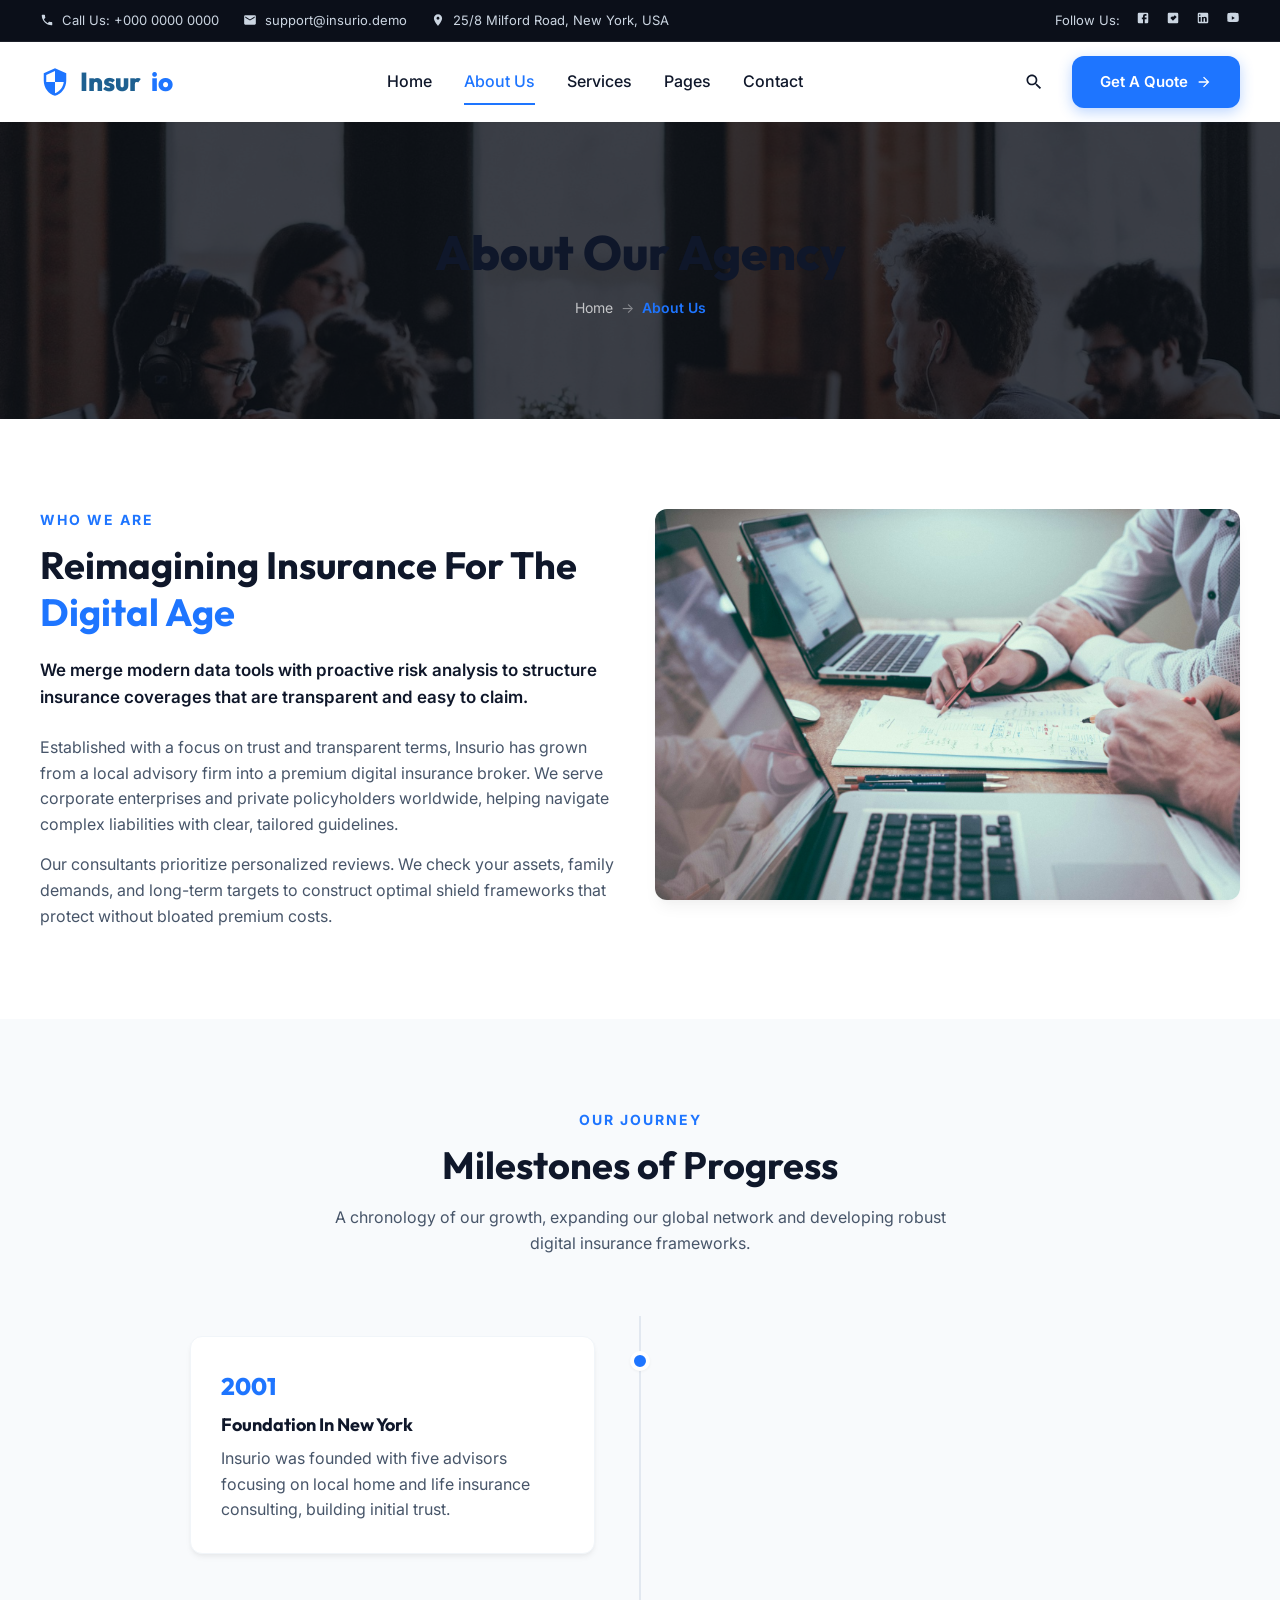
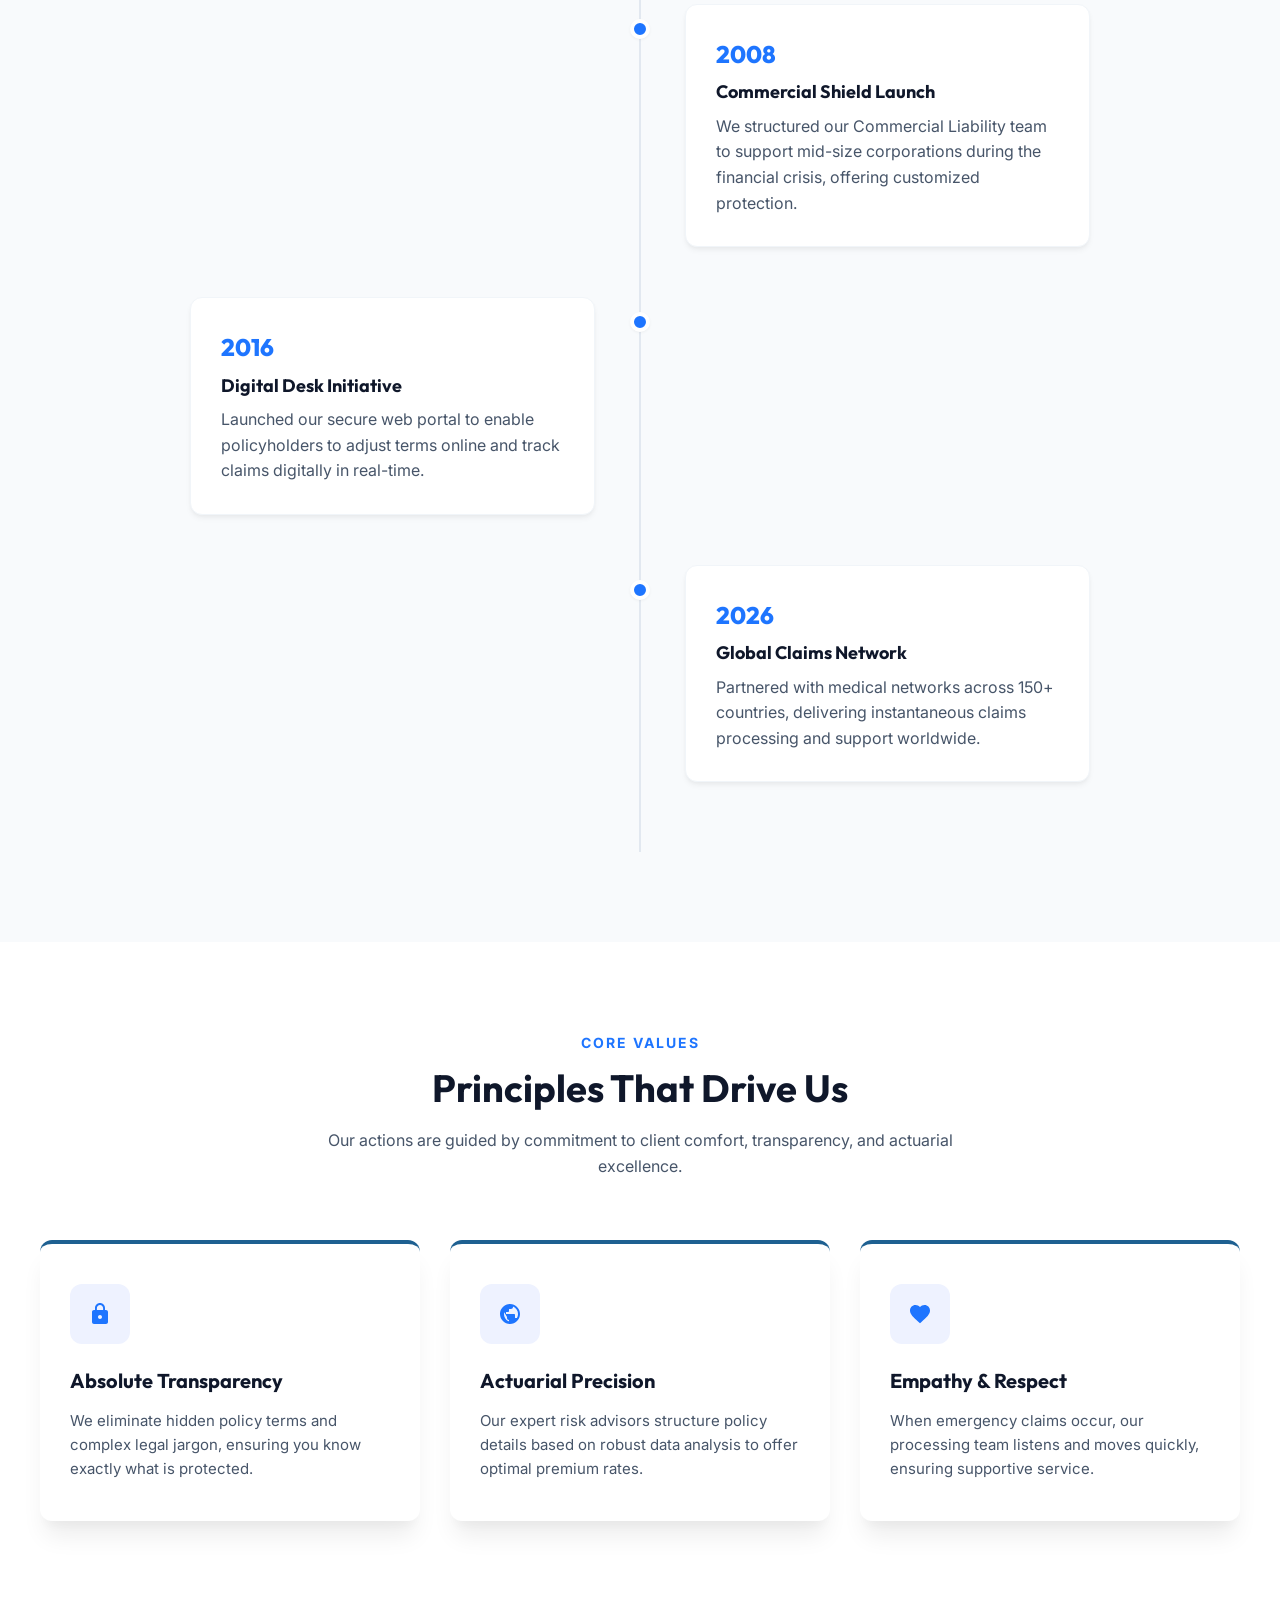
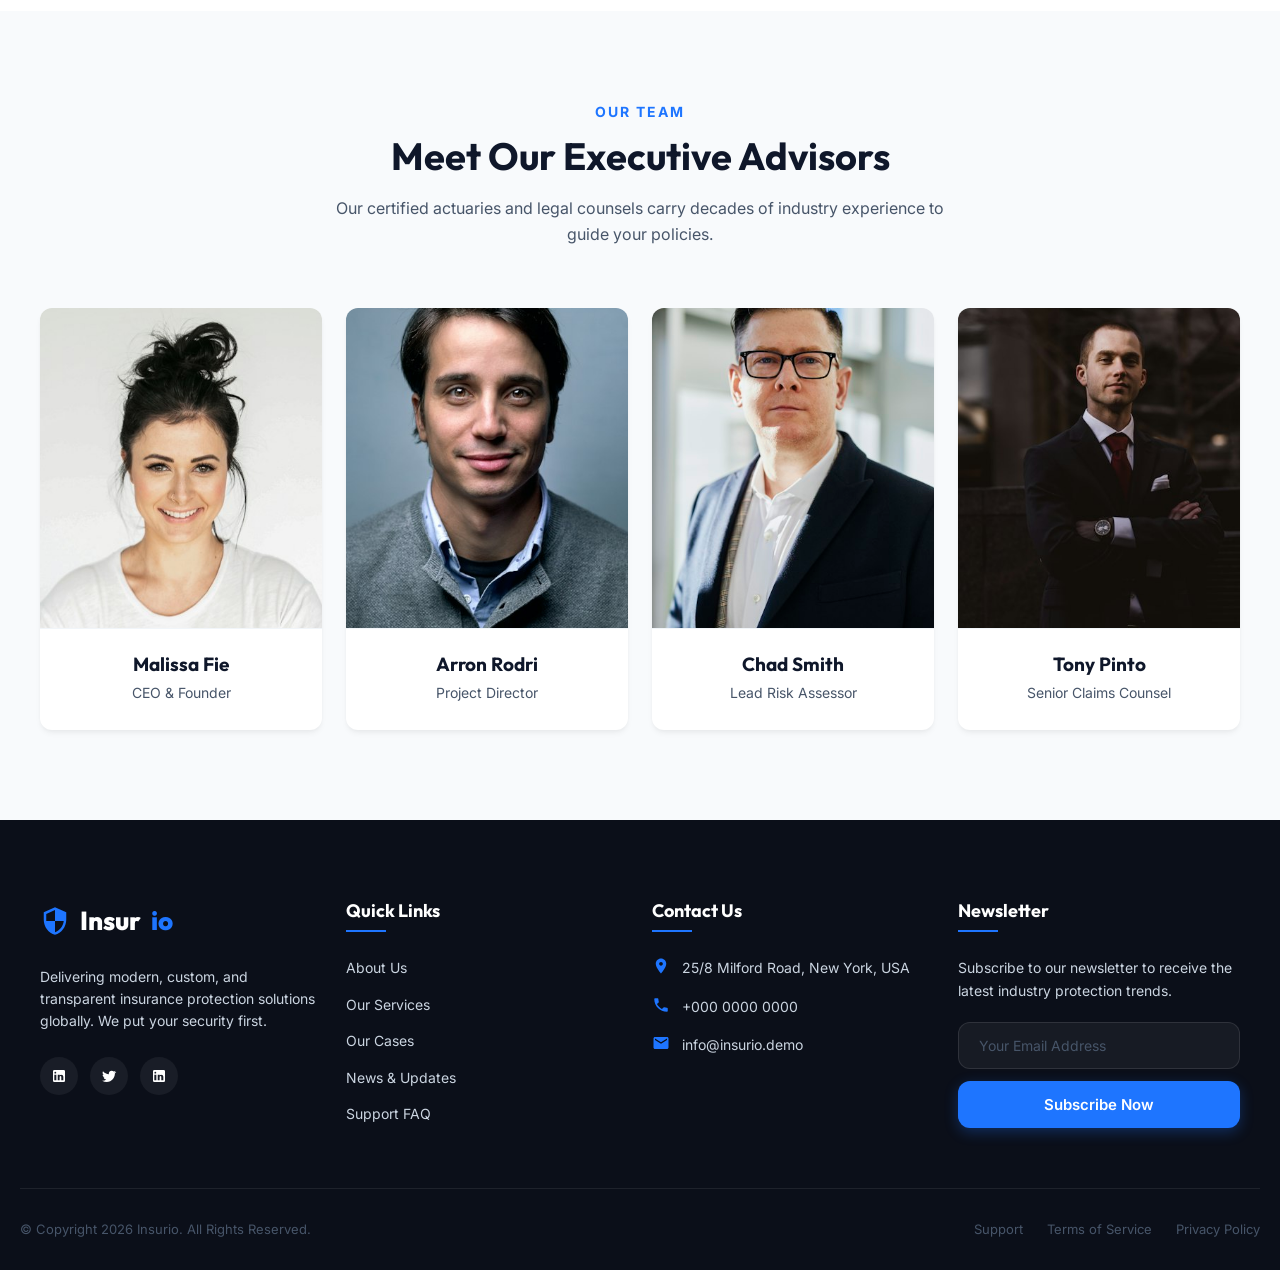
==== about.html @ 90ecc14f "Initial commit: Insurio insurance website" ====
<!DOCTYPE html>
<html lang="en">
<head>
  <meta charset="UTF-8">
  <meta name="viewport" content="width=device-width, initial-scale=1.0">
  <title>About Us | Insurio - Decades of Protection Excellence</title>
  <meta name="description" content="Learn about Insurio's mission, values, and 25-year history. Meet our executive team committed to delivering transparent security solutions.">
  <link rel="stylesheet" href="css/style.css">
</head>
<body>

  <!-- --- TOP HEADER BANNER --- -->
  <div class="top-header">
    <div class="container flex-between">
      <div class="top-header-contacts">
        <div class="top-header-contact-item">
          <!-- AI Prompt: Elegant minimalist corporate graphic vector icon -->
          <svg class="svg-icon" viewBox="0 0 24 24" style="width:14px;height:14px;"><path d="M6.62 10.79c1.44 2.83 3.76 5.14 6.59 6.59l2.2-2.2c.27-.27.67-.36 1.02-.24 1.12.37 2.33.57 3.57.57.55 0 1 .45 1 1V20c0 .55-.45 1-1 1-9.39 0-17-7.61-17-17 0-.55.45-1 1-1h3.5c.55 0 1 .45 1 1 0 1.25.2 2.45.57 3.57.11.35.03.74-.25 1.02l-2.2 2.2z"/></svg>
          <a href="tel:000-0000-0000">Call Us: +000 0000 0000</a>
        </div>
        <div class="top-header-contact-item">
          <!-- AI Prompt: Elegant minimalist corporate graphic vector icon -->
          <svg class="svg-icon" viewBox="0 0 24 24" style="width:14px;height:14px;"><path d="M20 4H4c-1.1 0-1.99.9-1.99 2L2 18c0 1.1.9 2 2 2h16c1.1 0 2-.9 2-2V6c0-1.1-.9-2-2-2zm0 4l-8 5-8-5V6l8 5 8-5v2z"/></svg>
          <a href="mailto:support@insurio.demo">support@insurio.demo</a>
        </div>
        <div class="top-header-contact-item">
          <!-- AI Prompt: Elegant minimalist corporate graphic vector icon -->
          <svg class="svg-icon" viewBox="0 0 24 24" style="width:14px;height:14px;"><path d="M12 2C8.13 2 5 5.13 5 9c0 5.25 7 13 7 13s7-7.75 7-13c0-3.87-3.13-7-7-7zm0 9.5c-1.38 0-2.5-1.12-2.5-2.5s1.12-2.5 2.5-2.5 2.5 1.12 2.5 2.5-1.12 2.5-2.5 2.5z"/></svg>
          <span>25/8 Milford Road, New York, USA</span>
        </div>
      </div>
      <div class="top-header-socials">
        <span>Follow Us:</span>
        <a href="#" aria-label="Facebook">
          <!-- AI Prompt: Elegant minimalist corporate graphic vector icon -->
          <svg class="svg-icon" viewBox="0 0 24 24" style="width:14px;height:14px;"><path d="M5 3h14a2 2 0 0 1 2 2v14a2 2 0 0 1-2 2H5a2 2 0 0 1-2-2V5a2 2 0 0 1 2-2m13 2h-2.5A3.5 3.5 0 0 0 12 8.5V11h-2v3h2v7h3v-7h3v-3h-3V9a1 1 0 0 1 1-1h2V5z"/></svg>
        </a>
        <a href="#" aria-label="Twitter">
          <!-- AI Prompt: Elegant minimalist corporate graphic vector icon -->
          <svg class="svg-icon" viewBox="0 0 24 24" style="width:14px;height:14px;"><path d="M5 3h14a2 2 0 0 1 2 2v14a2 2 0 0 1-2 2H5a2 2 0 0 1-2-2V5a2 2 0 0 1 2-2m10.12 4.12l-3.18 3.19-1.35-1.35-3.18 3.18 4.53 4.54 6.36-6.37-3.18-3.19z"/></svg>
        </a>
        <a href="#" aria-label="LinkedIn">
          <!-- AI Prompt: Elegant minimalist corporate graphic vector icon -->
          <svg class="svg-icon" viewBox="0 0 24 24" style="width:14px;height:14px;"><path d="M19 3a2 2 0 0 1 2 2v14a2 2 0 0 1-2 2H5a2 2 0 0 1-2-2V5a2 2 0 0 1 2-2h14m-.5 15.5v-5.3a3.26 3.26 0 0 0-3.26-3.26c-.85 0-1.84.52-2.32 1.3v-1.11h-2.8v8.37h2.8v-4.87c0-.26.05-.52.12-.7a1.54 1.54 0 0 1 1.4-1c.75 0 1 .56 1 1.4v5.17h2.8M6.5 8.37a1.37 1.37 0 1 0 0-2.75 1.37 1.37 0 0 0 0 2.75M8 18.5V10.1H5v8.4h3z"/></svg>
        </a>
        <a href="#" aria-label="YouTube">
          <!-- AI Prompt: Elegant minimalist corporate graphic vector icon -->
          <svg class="svg-icon" viewBox="0 0 24 24" style="width:14px;height:14px;"><path d="M10 15l5.19-3L10 9v6m11.56-7.83c.13.47.22 1.1.28 1.9.06.8.08 1.54.08 2.22v1.42c0 .68-.02 1.42-.08 2.22a10.8 10.8 0 0 1-.28 1.9 2.5 2.5 0 0 1-1.78 1.78c-.47.13-1.1.22-1.9.28-.8.06-1.54.08-2.22.08H8.42c-.68 0-1.42-.02-2.22-.08a10.8 10.8 0 0 1-1.9-.28A2.5 2.5 0 0 1 2.52 15c-.13-.47-.22-1.1-.28-1.9C2.18 12.3 2.16 11.56 2.16 10.88v-1.42c0-.68.02-1.42.08-2.22a10.8 10.8 0 0 1 .28-1.9 2.5 2.5 0 0 1 1.78-1.78c.47-.13 1.1-.22 1.9-.28.8-.06 1.54-.08 2.22-.08h7.16c.68 0 1.42.02 2.22.08a10.8 10.8 0 0 1 1.9.28 2.5 2.5 0 0 1 1.78 1.78z"/></svg>
        </a>
      </div>
    </div>
  </div>

  <!-- --- MAIN NAVIGATION --- -->
  <header class="main-header">
    <div class="container nav-container">
      <a href="index.html" class="logo">
        <!-- AI Prompt: Elegant minimalist corporate graphic vector icon -->
        <svg class="svg-icon" viewBox="0 0 24 24" style="width:30px;height:30px;color:var(--color-accent);"><path d="M12 1L3 5v6c0 5.55 3.84 10.74 9 12 5.16-1.26 9-6.45 9-12V5l-9-4zm0 10.99h7c-.53 4.12-3.28 7.79-7 8.94V12H5V6.3l7-3.11v8.8z"/></svg>
        Insur<span class="logo-accent">io</span>
      </a>
      
      <nav class="nav-menu">
        <div class="nav-item"><a href="index.html" class="nav-link">Home</a></div>
        <div class="nav-item"><a href="about.html" class="nav-link active">About Us</a></div>
        <div class="nav-item dropdown">
          <a href="services.html" class="nav-link">Services</a>
          <ul class="dropdown-menu">
            <li class="dropdown-item"><a href="services.html">All Services</a></li>
            <li class="dropdown-item"><a href="service-detail.html">Health & Wellness</a></li>
          </ul>
        </div>
        <div class="nav-item dropdown">
          <a href="#" class="nav-link">Pages</a>
          <ul class="dropdown-menu">
            <li class="dropdown-item"><a href="portfolio.html">Our Portfolio</a></li>
            <li class="dropdown-item"><a href="portfolio-detail.html">Portfolio Detail</a></li>
            <li class="dropdown-item"><a href="blog.html">News & Blog</a></li>
            <li class="dropdown-item"><a href="blog-detail.html">Blog Detail</a></li>
          </ul>
        </div>
        <div class="nav-item"><a href="contact.html" class="nav-link">Contact</a></div>
      </nav>

      <div class="header-right">
        <button class="search-btn" aria-label="Search">
          <!-- AI Prompt: Elegant minimalist corporate graphic vector icon -->
          <svg class="svg-icon" viewBox="0 0 24 24" style="width:20px;height:20px;"><path d="M15.5 14h-.79l-.28-.27C15.41 12.59 16 11.11 16 9.5 16 5.91 13.09 3 9.5 3S3 5.91 3 9.5 5.91 16 9.5 16c1.61 0 3.09-.59 4.23-1.57l.27.28v.79l5 4.99L20.49 19l-4.99-5zm-6 0C7.01 14 5 11.99 5 9.5S7.01 5 9.5 5 14 7.01 14 9.5 11.99 14 9.5 14z"/></svg>
        </button>
        <a href="contact.html" class="btn btn-primary">
          Get A Quote
          <!-- AI Prompt: Elegant minimalist corporate graphic vector icon -->
          <svg class="svg-icon" viewBox="0 0 24 24" style="width:16px;height:16px;"><path d="M12 4l-1.41 1.41L16.17 11H4v2h12.17l-5.58 5.59L12 20l8-8z"/></svg>
        </a>
        <div class="hamburger">
          <span></span>
          <span></span>
          <span></span>
        </div>
      </div>
    </div>
  </header>

  <!-- --- PAGE BANNER --- -->
  <section class="page-banner">
    <div class="page-banner-bg">
      <!-- AI Prompt: Blurred view of creative agency design studio in background, soft navy overlay -->
      <img src="images/photo-1521737604893-d14cc237f11d.jpg" alt="About Insurio Banner">
    </div>
    <div class="container page-banner-container">
      <h1 class="page-title">About Our Agency</h1>
      <div class="breadcrumb">
        <a href="index.html" class="breadcrumb-item">Home</a>
        <span class="breadcrumb-separator">&rarr;</span>
        <span class="breadcrumb-item active">About Us</span>
      </div>
    </div>
  </section>

  <!-- --- BRAND INTRO --- -->
  <section class="section">
    <div class="container grid-2">
      <div>
        <span class="section-subtitle">Who We Are</span>
        <h2 class="section-title">Reimagining Insurance For The <span>Digital Age</span></h2>
        <p class="about-desc-accent" style="margin-top: 20px;">We merge modern data tools with proactive risk analysis to structure insurance coverages that are transparent and easy to claim.</p>
        <p class="section-desc">Established with a focus on trust and transparent terms, Insurio has grown from a local advisory firm into a premium digital insurance broker. We serve corporate enterprises and private policyholders worldwide, helping navigate complex liabilities with clear, tailored guidelines.</p>
        <p class="section-desc" style="margin-top: 15px;">Our consultants prioritize personalized reviews. We check your assets, family demands, and long-term targets to construct optimal shield frameworks that protect without bloated premium costs.</p>
      </div>
      <div>
        <!-- AI Prompt: Close up of professional advisors pointing to paper statistics documents in office, high fidelity -->
        <img src="images/photo-1454165804606-c3d57bc86b40.jpg" alt="Team Discussion" style="border-radius: var(--border-radius-md); box-shadow: var(--shadow-lg); width: 100%;">
      </div>
    </div>
  </section>

  <!-- --- HISTORY TIMELINE --- -->
  <section class="section section-light">
    <div class="container">
      <div class="section-header">
        <span class="section-subtitle">Our Journey</span>
        <h2 class="section-title">Milestones of Progress</h2>
        <p class="section-desc">A chronology of our growth, expanding our global network and developing robust digital insurance frameworks.</p>
      </div>

      <div class="timeline-container">
        <!-- Milestone 1 -->
        <div class="timeline-block">
          <div class="timeline-icon"></div>
          <div class="timeline-content">
            <span class="timeline-year">2001</span>
            <h3 class="timeline-title">Foundation In New York</h3>
            <p class="section-desc">Insurio was founded with five advisors focusing on local home and life insurance consulting, building initial trust.</p>
          </div>
        </div>

        <!-- Milestone 2 -->
        <div class="timeline-block">
          <div class="timeline-icon"></div>
          <div class="timeline-content">
            <span class="timeline-year">2008</span>
            <h3 class="timeline-title">Commercial Shield Launch</h3>
            <p class="section-desc">We structured our Commercial Liability team to support mid-size corporations during the financial crisis, offering customized protection.</p>
          </div>
        </div>

        <!-- Milestone 3 -->
        <div class="timeline-block">
          <div class="timeline-icon"></div>
          <div class="timeline-content">
            <span class="timeline-year">2016</span>
            <h3 class="timeline-title">Digital Desk Initiative</h3>
            <p class="section-desc">Launched our secure web portal to enable policyholders to adjust terms online and track claims digitally in real-time.</p>
          </div>
        </div>

        <!-- Milestone 4 -->
        <div class="timeline-block">
          <div class="timeline-icon"></div>
          <div class="timeline-content">
            <span class="timeline-year">2026</span>
            <h3 class="timeline-title">Global Claims Network</h3>
            <p class="section-desc">Partnered with medical networks across 150+ countries, delivering instantaneous claims processing and support worldwide.</p>
          </div>
        </div>
      </div>
    </div>
  </section>

  <!-- --- VALUES SECTION --- -->
  <section class="section">
    <div class="container">
      <div class="section-header">
        <span class="section-subtitle">Core Values</span>
        <h2 class="section-title">Principles That Drive Us</h2>
        <p class="section-desc">Our actions are guided by commitment to client comfort, transparency, and actuarial excellence.</p>
      </div>

      <div class="grid-3">
        <!-- Value 1 -->
        <div class="feature-card">
          <div class="feature-icon-wrapper">
            <!-- AI Prompt: Blue shield lock icon representing Integrity -->
            <svg class="svg-icon" viewBox="0 0 24 24"><path d="M18 8h-1V6c0-2.76-2.24-5-5-5S7 3.24 7 6v2H6c-1.1 0-2 .9-2 2v10c0 1.1.9 2 2 2h12c1.1 0 2-.9 2-2V10c0-1.1-.9-2-2-2zm-6 9c-1.1 0-2-.9-2-2s.9-2 2-2 2 .9 2 2-.9 2-2 2zm3.1-9H8.9V6c0-1.71 1.39-3.1 3.1-3.1 1.71 0 3.1 1.39 3.1 3.1v2z"/></svg>
          </div>
          <h3 class="feature-title">Absolute Transparency</h3>
          <p class="feature-desc">We eliminate hidden policy terms and complex legal jargon, ensuring you know exactly what is protected.</p>
        </div>

        <!-- Value 2 -->
        <div class="feature-card">
          <div class="feature-icon-wrapper">
            <!-- AI Prompt: Blue target arrow icon representing Actuarial Precision -->
            <svg class="svg-icon" viewBox="0 0 24 24"><path d="M12 2C6.48 2 2 6.48 2 12s4.48 10 10 10 10-4.48 10-10S17.52 2 12 2zm1 17.93c-3.95-.49-7-3.85-7-7.93 0-.62.08-1.21.21-1.79L9 15v1c0 1.1.9 2 2 2v1.93zm6.9-2.54c-.26-.81-1-1.39-1.9-1.39h-1v-3c0-.55-.45-1-1-1H8v-2h2c.55 0 1-.45 1-1V7h2c1.1 0 2-.9 2-2v-.41c2.93 1.19 5 4.06 5 7.41 0 2.08-.8 3.97-2.1 5.39z"/></svg>
          </div>
          <h3 class="feature-title">Actuarial Precision</h3>
          <p class="feature-desc">Our expert risk advisors structure policy details based on robust data analysis to offer optimal premium rates.</p>
        </div>

        <!-- Value 3 -->
        <div class="feature-card">
          <div class="feature-icon-wrapper">
            <!-- AI Prompt: Blue hands holding heart icon representing Customer Focus -->
            <svg class="svg-icon" viewBox="0 0 24 24"><path d="M12 21.35l-1.45-1.32C5.4 15.36 2 12.28 2 8.5 2 5.42 4.42 3 7.5 3c1.74 0 3.41.81 4.5 2.09C13.09 3.81 14.76 3 16.5 3 19.58 3 22 5.42 22 8.5c0 3.78-3.4 6.86-8.55 11.54L12 21.35z"/></svg>
          </div>
          <h3 class="feature-title">Empathy & Respect</h3>
          <p class="feature-desc">When emergency claims occur, our processing team listens and moves quickly, ensuring supportive service.</p>
        </div>
      </div>
    </div>
  </section>

  <!-- --- MEET OUR EXPERTS --- -->
  <section class="section section-light" id="team">
    <div class="container">
      <div class="section-header">
        <span class="section-subtitle">Our Team</span>
        <h2 class="section-title">Meet Our Executive Advisors</h2>
        <p class="section-desc">Our certified actuaries and legal counsels carry decades of industry experience to guide your policies.</p>
      </div>

      <div class="grid-4 team-grid">
        <!-- Team 1 -->
        <div class="team-card">
          <div class="team-image">
            <!-- AI Prompt: High resolution professional theme-matching Unsplash photograph -->
            <img src="images/photo-1580489944761-15a19d654956.jpg" alt="Malissa Fie">
            <div class="team-socials">
              <!-- AI Prompt: Facebook social brand networking icon graphic -->
              <a href="#" class="team-socials-btn" aria-label="Facebook"><svg class="svg-icon" viewBox="0 0 24 24" style="width:14px;height:14px;"><path d="M5 3h14a2 2 0 0 1 2 2v14a2 2 0 0 1-2 2H5a2 2 0 0 1-2-2V5a2 2 0 0 1 2-2m13 2h-2.5A3.5 3.5 0 0 0 12 8.5V11h-2v3h2v7h3v-7h3v-3h-3V9a1 1 0 0 1 1-1h2V5z"/></svg></a>
              <!-- AI Prompt: Twitter social brand microblogging icon graphic -->
              <a href="#" class="team-socials-btn" aria-label="Twitter"><svg class="svg-icon" viewBox="0 0 24 24" style="width:14px;height:14px;"><path d="M5 3h14a2 2 0 0 1 2 2v14a2 2 0 0 1-2 2H5a2 2 0 0 1-2-2V5a2 2 0 0 1 2-2m10.12 4.12l-3.18 3.19-1.35-1.35-3.18 3.18 4.53 4.54 6.36-6.37-3.18-3.19z"/></svg></a>
              <!-- AI Prompt: LinkedIn professional networking brand icon graphic -->
              <a href="#" class="team-socials-btn" aria-label="LinkedIn"><svg class="svg-icon" viewBox="0 0 24 24" style="width:14px;height:14px;"><path d="M19 3a2 2 0 0 1 2 2v14a2 2 0 0 1-2 2H5a2 2 0 0 1-2-2V5a2 2 0 0 1 2-2h14m-.5 15.5v-5.3a3.26 3.26 0 0 0-3.26-3.26c-.85 0-1.84.52-2.32 1.3v-1.11h-2.8v8.37h2.8v-4.87c0-.26.05-.52.12-.7a1.54 1.54 0 0 1 1.4-1c.75 0 1 .56 1 1.4v5.17h2.8M6.5 8.37a1.37 1.37 0 1 0 0-2.75 1.37 1.37 0 0 0 0 2.75M8 18.5V10.1H5v8.4h3z"/></svg></a>
            </div>
          </div>
          <div class="team-info">
            <h3 class="team-name">Malissa Fie</h3>
            <span class="team-role">CEO & Founder</span>
          </div>
        </div>

        <!-- Team 2 -->
        <div class="team-card">
          <div class="team-image">
            <!-- AI Prompt: High resolution professional theme-matching Unsplash photograph -->
            <img src="images/photo-1500648767791-00dcc994a43e.jpg" alt="Arron Rodri">
            <div class="team-socials">
              <!-- AI Prompt: Facebook social brand networking icon graphic -->
              <a href="#" class="team-socials-btn" aria-label="Facebook"><svg class="svg-icon" viewBox="0 0 24 24" style="width:14px;height:14px;"><path d="M5 3h14a2 2 0 0 1 2 2v14a2 2 0 0 1-2 2H5a2 2 0 0 1-2-2V5a2 2 0 0 1 2-2m13 2h-2.5A3.5 3.5 0 0 0 12 8.5V11h-2v3h2v7h3v-7h3v-3h-3V9a1 1 0 0 1 1-1h2V5z"/></svg></a>
              <!-- AI Prompt: Twitter social brand microblogging icon graphic -->
              <a href="#" class="team-socials-btn" aria-label="Twitter"><svg class="svg-icon" viewBox="0 0 24 24" style="width:14px;height:14px;"><path d="M5 3h14a2 2 0 0 1 2 2v14a2 2 0 0 1-2 2H5a2 2 0 0 1-2-2V5a2 2 0 0 1 2-2m10.12 4.12l-3.18 3.19-1.35-1.35-3.18 3.18 4.53 4.54 6.36-6.37-3.18-3.19z"/></svg></a>
              <!-- AI Prompt: LinkedIn professional networking brand icon graphic -->
              <a href="#" class="team-socials-btn" aria-label="LinkedIn"><svg class="svg-icon" viewBox="0 0 24 24" style="width:14px;height:14px;"><path d="M19 3a2 2 0 0 1 2 2v14a2 2 0 0 1-2 2H5a2 2 0 0 1-2-2V5a2 2 0 0 1 2-2h14m-.5 15.5v-5.3a3.26 3.26 0 0 0-3.26-3.26c-.85 0-1.84.52-2.32 1.3v-1.11h-2.8v8.37h2.8v-4.87c0-.26.05-.52.12-.7a1.54 1.54 0 0 1 1.4-1c.75 0 1 .56 1 1.4v5.17h2.8M6.5 8.37a1.37 1.37 0 1 0 0-2.75 1.37 1.37 0 0 0 0 2.75M8 18.5V10.1H5v8.4h3z"/></svg></a>
            </div>
          </div>
          <div class="team-info">
            <h3 class="team-name">Arron Rodri</h3>
            <span class="team-role">Project Director</span>
          </div>
        </div>

        <!-- Team 3 -->
        <div class="team-card">
          <div class="team-image">
            <!-- AI Prompt: High resolution professional theme-matching Unsplash photograph -->
            <img src="images/photo-1560250097-0b93528c311a.jpg" alt="Chad Smith">
            <div class="team-socials">
              <!-- AI Prompt: Facebook social brand networking icon graphic -->
              <a href="#" class="team-socials-btn" aria-label="Facebook"><svg class="svg-icon" viewBox="0 0 24 24" style="width:14px;height:14px;"><path d="M5 3h14a2 2 0 0 1 2 2v14a2 2 0 0 1-2 2H5a2 2 0 0 1-2-2V5a2 2 0 0 1 2-2m13 2h-2.5A3.5 3.5 0 0 0 12 8.5V11h-2v3h2v7h3v-7h3v-3h-3V9a1 1 0 0 1 1-1h2V5z"/></svg></a>
              <!-- AI Prompt: Twitter social brand microblogging icon graphic -->
              <a href="#" class="team-socials-btn" aria-label="Twitter"><svg class="svg-icon" viewBox="0 0 24 24" style="width:14px;height:14px;"><path d="M5 3h14a2 2 0 0 1 2 2v14a2 2 0 0 1-2 2H5a2 2 0 0 1-2-2V5a2 2 0 0 1 2-2m10.12 4.12l-3.18 3.19-1.35-1.35-3.18 3.18 4.53 4.54 6.36-6.37-3.18-3.19z"/></svg></a>
              <!-- AI Prompt: LinkedIn professional networking brand icon graphic -->
              <a href="#" class="team-socials-btn" aria-label="LinkedIn"><svg class="svg-icon" viewBox="0 0 24 24" style="width:14px;height:14px;"><path d="M19 3a2 2 0 0 1 2 2v14a2 2 0 0 1-2 2H5a2 2 0 0 1-2-2V5a2 2 0 0 1 2-2h14m-.5 15.5v-5.3a3.26 3.26 0 0 0-3.26-3.26c-.85 0-1.84.52-2.32 1.3v-1.11h-2.8v8.37h2.8v-4.87c0-.26.05-.52.12-.7a1.54 1.54 0 0 1 1.4-1c.75 0 1 .56 1 1.4v5.17h2.8M6.5 8.37a1.37 1.37 0 1 0 0-2.75 1.37 1.37 0 0 0 0 2.75M8 18.5V10.1H5v8.4h3z"/></svg></a>
            </div>
          </div>
          <div class="team-info">
            <h3 class="team-name">Chad Smith</h3>
            <span class="team-role">Lead Risk Assessor</span>
          </div>
        </div>

        <!-- Team 4 -->
        <div class="team-card">
          <div class="team-image">
            <!-- AI Prompt: High resolution professional theme-matching Unsplash photograph -->
            <img src="images/photo-1519085360753-af0119f7cbe7.jpg" alt="Tony Pinto">
            <div class="team-socials">
              <!-- AI Prompt: Facebook social brand networking icon graphic -->
              <a href="#" class="team-socials-btn" aria-label="Facebook"><svg class="svg-icon" viewBox="0 0 24 24" style="width:14px;height:14px;"><path d="M5 3h14a2 2 0 0 1 2 2v14a2 2 0 0 1-2 2H5a2 2 0 0 1-2-2V5a2 2 0 0 1 2-2m13 2h-2.5A3.5 3.5 0 0 0 12 8.5V11h-2v3h2v7h3v-7h3v-3h-3V9a1 1 0 0 1 1-1h2V5z"/></svg></a>
              <!-- AI Prompt: Twitter social brand microblogging icon graphic -->
              <a href="#" class="team-socials-btn" aria-label="Twitter"><svg class="svg-icon" viewBox="0 0 24 24" style="width:14px;height:14px;"><path d="M5 3h14a2 2 0 0 1 2 2v14a2 2 0 0 1-2 2H5a2 2 0 0 1-2-2V5a2 2 0 0 1 2-2m10.12 4.12l-3.18 3.19-1.35-1.35-3.18 3.18 4.53 4.54 6.36-6.37-3.18-3.19z"/></svg></a>
              <!-- AI Prompt: LinkedIn professional networking brand icon graphic -->
              <a href="#" class="team-socials-btn" aria-label="LinkedIn"><svg class="svg-icon" viewBox="0 0 24 24" style="width:14px;height:14px;"><path d="M19 3a2 2 0 0 1 2 2v14a2 2 0 0 1-2 2H5a2 2 0 0 1-2-2V5a2 2 0 0 1 2-2h14m-.5 15.5v-5.3a3.26 3.26 0 0 0-3.26-3.26c-.85 0-1.84.52-2.32 1.3v-1.11h-2.8v8.37h2.8v-4.87c0-.26.05-.52.12-.7a1.54 1.54 0 0 1 1.4-1c.75 0 1 .56 1 1.4v5.17h2.8M6.5 8.37a1.37 1.37 0 1 0 0-2.75 1.37 1.37 0 0 0 0 2.75M8 18.5V10.1H5v8.4h3z"/></svg></a>
            </div>
          </div>
          <div class="team-info">
            <h3 class="team-name">Tony Pinto</h3>
            <span class="team-role">Senior Claims Counsel</span>
          </div>
        </div>
      </div>
    </div>
  </section>

  <!-- --- FOOTER --- -->
  <footer class="footer">
    <div class="container footer-top grid-4">
      <!-- Column 1 -->
      <div class="footer-column-brand">
        <a href="index.html" class="logo footer-logo">
          <!-- AI Prompt: Elegant minimalist corporate graphic vector icon -->
          <svg class="svg-icon" viewBox="0 0 24 24" style="width:30px;height:30px;color:var(--color-accent);"><path d="M12 1L3 5v6c0 5.55 3.84 10.74 9 12 5.16-1.26 9-6.45 9-12V5l-9-4zm0 10.99h7c-.53 4.12-3.28 7.79-7 8.94V12H5V6.3l7-3.11v8.8z"/></svg>
          Insur<span class="logo-accent">io</span>
        </a>
        <p class="footer-brand-desc">Delivering modern, custom, and transparent insurance protection solutions globally. We put your security first.</p>
        <div class="footer-social-links">
          <!-- AI Prompt: Facebook social brand networking icon graphic -->
          <a href="#" class="footer-social-btn" aria-label="Facebook"><svg class="svg-icon" viewBox="0 0 24 24" style="width:16px;height:16px;"><path d="M19 3a2 2 0 0 1 2 2v14a2 2 0 0 1-2 2H5a2 2 0 0 1-2-2V5a2 2 0 0 1 2-2h14m-.5 15.5v-5.3a3.26 3.26 0 0 0-3.26-3.26c-.85 0-1.84.52-2.32 1.3v-1.11h-2.8v8.37h2.8v-4.87c0-.26.05-.52.12-.7a1.54 1.54 0 0 1 1.4-1c.75 0 1 .56 1 1.4v5.17h2.8M6.5 8.37a1.37 1.37 0 1 0 0-2.75 1.37 1.37 0 0 0 0 2.75M8 18.5V10.1H5v8.4h3z"/></svg></a>
          <!-- AI Prompt: Twitter social brand microblogging icon graphic -->
          <a href="#" class="footer-social-btn" aria-label="Twitter"><svg class="svg-icon" viewBox="0 0 24 24" style="width:16px;height:16px;"><path d="M22.46 6c-.77.35-1.6.58-2.46.69.88-.53 1.56-1.37 1.88-2.38-.83.5-1.75.85-2.72 1.05C18.37 4.5 17.26 4 16 4c-2.35 0-4.27 1.92-4.27 4.29 0 .34.04.67.11.98C8.28 9.09 5.11 7.38 3 4.79c-.37.63-.58 1.37-.58 2.15 0 1.49.75 2.81 1.91 3.56-.7 0-1.37-.2-1.95-.53v.05c0 2.08 1.48 3.82 3.44 4.21a4.22 4.22 0 0 1-1.93.07 4.28 4.28 0 0 0 4 2.98 8.52 8.52 0 0 1-5.31 1.83c-.34 0-.68-.02-1.02-.06C3.9 20.29 6.18 21 8.59 21c7.88 0 12.2-6.53 12.2-12.2 0-.18 0-.37-.01-.55.84-.6 1.56-1.36 2.14-2.23z"/></svg></a>
          <!-- AI Prompt: LinkedIn professional networking brand icon graphic -->
          <a href="#" class="footer-social-btn" aria-label="LinkedIn"><svg class="svg-icon" viewBox="0 0 24 24" style="width:16px;height:16px;"><path d="M19 3a2 2 0 0 1 2 2v14a2 2 0 0 1-2 2H5a2 2 0 0 1-2-2V5a2 2 0 0 1 2-2h14m-.5 15.5v-5.3a3.26 3.26 0 0 0-3.26-3.26c-.85 0-1.84.52-2.32 1.3v-1.11h-2.8v8.37h2.8v-4.87c0-.26.05-.52.12-.7a1.54 1.54 0 0 1 1.4-1c.75 0 1 .56 1 1.4v5.17h2.8M6.5 8.37a1.37 1.37 0 1 0 0-2.75 1.37 1.37 0 0 0 0 2.75M8 18.5V10.1H5v8.4h3z"/></svg></a>
        </div>
      </div>

      <!-- Column 2 -->
      <div>
        <h4 class="footer-column-title">Quick Links</h4>
        <ul class="footer-links-list">
          <li class="footer-link-item"><a href="about.html">About Us</a></li>
          <li class="footer-link-item"><a href="services.html">Our Services</a></li>
          <li class="footer-link-item"><a href="portfolio.html">Our Cases</a></li>
          <li class="footer-link-item"><a href="blog.html">News & Updates</a></li>
          <li class="footer-link-item"><a href="contact.html">Support FAQ</a></li>
        </ul>
      </div>

      <!-- Column 3 -->
      <div>
        <h4 class="footer-column-title">Contact Us</h4>
        <ul class="footer-contact-list">
          <li class="footer-contact-item">
            <!-- AI Prompt: Elegant minimalist corporate graphic vector icon -->
            <svg class="svg-icon footer-contact-icon" viewBox="0 0 24 24" style="width:18px;height:18px;"><path d="M12 2C8.13 2 5 5.13 5 9c0 5.25 7 13 7 13s7-7.75 7-13c0-3.87-3.13-7-7-7zm0 9.5c-1.38 0-2.5-1.12-2.5-2.5s1.12-2.5 2.5-2.5 2.5 1.12 2.5 2.5-1.12 2.5-2.5 2.5z"/></svg>
            <span>25/8 Milford Road, New York, USA</span>
          </li>
          <li class="footer-contact-item">
            <!-- AI Prompt: Elegant minimalist corporate graphic vector icon -->
            <svg class="svg-icon footer-contact-icon" viewBox="0 0 24 24" style="width:18px;height:18px;"><path d="M6.62 10.79c1.44 2.83 3.76 5.14 6.59 6.59l2.2-2.2c.27-.27.67-.36 1.02-.24 1.12.37 2.33.57 3.57.57.55 0 1 .45 1 1V20c0 .55-.45 1-1 1-9.39 0-17-7.61-17-17 0-.55.45-1 1-1h3.5c.55 0 1 .45 1 1 0 1.25.2 2.45.57 3.57.11.35.03.74-.25 1.02l-2.2 2.2z"/></svg>
            <a href="tel:000-0000-0000">+000 0000 0000</a>
          </li>
          <li class="footer-contact-item">
            <!-- AI Prompt: Elegant minimalist corporate graphic vector icon -->
            <svg class="svg-icon footer-contact-icon" viewBox="0 0 24 24" style="width:18px;height:18px;"><path d="M20 4H4c-1.1 0-1.99.9-1.99 2L2 18c0 1.1.9 2 2 2h16c1.1 0 2-.9 2-2V6c0-1.1-.9-2-2-2zm0 4l-8 5-8-5V6l8 5 8-5v2z"/></svg>
            <a href="mailto:info@insurio.demo">info@insurio.demo</a>
          </li>
        </ul>
      </div>

      <!-- Column 4 -->
      <div>
        <h4 class="footer-column-title">Newsletter</h4>
        <p class="footer-newsletter-text">Subscribe to our newsletter to receive the latest industry protection trends.</p>
        <form class="footer-newsletter-form">
          <input type="email" class="footer-newsletter-input" placeholder="Your Email Address" required>
          <button type="submit" class="btn btn-primary">Subscribe Now</button>
        </form>
      </div>
    </div>

    <div class="container footer-bottom flex-between">
      <p>&copy; Copyright 2026 Insurio. All Rights Reserved.</p>
      <div class="footer-bottom-links">
        <a href="about.html">Support</a>
        <a href="about.html">Terms of Service</a>
        <a href="about.html">Privacy Policy</a>
      </div>
    </div>
  </footer>

  <script src="js/main.js"></script>
</body>
</html>
---- css/style.css ----
/* ==========================================================================
   INSURIO - PREMIUM INSURANCE AGENCY CUSTOM STYLES
   ========================================================================== */

/* --- GOOGLE FONTS --- */
@import url('https://fonts.googleapis.com/css2?family=Inter:wght@300;400;500;600;700&family=Outfit:wght@400;500;600;700;800&display=swap');

/* --- CUSTOM VARIABLES --- */
:root {
  --color-primary: #1e6091; /* Deep Professional Blue */
  --color-primary-rgb: 30, 96, 145;
  --color-secondary: #3a86c8; /* Accent Ocean Blue */
  --color-accent: #1e75ff; /* Bright Royal Blue */
  --color-light-accent: #eef2ff; /* Extremely Soft Highlight Blue */
  --color-dark-bg: #0b0f19; /* Navy/Dark Grey for Hero/Footer */
  --color-dark-surface: #111827; /* Dark Grey for Cards */
  --color-light-bg: #f8fafc; /* Sleek Ice-White Background */
  --color-white: #ffffff;
  --color-gray-50: #f8fafc;
  --color-gray-100: #f1f5f9;
  --color-gray-200: #e2e8f0;
  --color-gray-300: #cbd5e1;
  --color-gray-600: #475569;
  --color-gray-700: #334155;
  --color-gray-900: #0f172a;
  --color-gold: #f59e0b;
  
  --font-heading: 'Outfit', sans-serif;
  --font-body: 'Inter', sans-serif;
  
  --transition-fast: 0.2s cubic-bezier(0.4, 0, 0.2, 1);
  --transition-normal: 0.3s cubic-bezier(0.4, 0, 0.2, 1);
  --transition-slow: 0.5s cubic-bezier(0.4, 0, 0.2, 1);
  
  --shadow-sm: 0 1px 3px rgba(0, 0, 0, 0.05);
  --shadow-md: 0 4px 6px -1px rgba(0, 0, 0, 0.05), 0 2px 4px -1px rgba(0, 0, 0, 0.03);
  --shadow-lg: 0 10px 15px -3px rgba(0, 0, 0, 0.05), 0 4px 6px -2px rgba(0, 0, 0, 0.02);
  --shadow-xl: 0 20px 25px -5px rgba(0, 0, 0, 0.07), 0 10px 10px -5px rgba(0, 0, 0, 0.03);
  --shadow-glow: 0 0 20px rgba(30, 117, 255, 0.25);
  
  --border-radius-sm: 6px;
  --border-radius-md: 12px;
  --border-radius-lg: 20px;
  --border-radius-full: 9999px;
  
  --header-height: 80px;
}

/* --- BASE STYLES --- */
* {
  margin: 0;
  padding: 0;
  box-sizing: border-box;
}

html {
  scroll-behavior: smooth;
  font-size: 16px;
}

body {
  font-family: var(--font-body);
  color: var(--color-gray-700);
  background-color: var(--color-white);
  line-height: 1.6;
  overflow-x: hidden;
}

h1, h2, h3, h4, h5, h6 {
  font-family: var(--font-heading);
  color: var(--color-gray-900);
  font-weight: 700;
  line-height: 1.25;
}

a {
  text-decoration: none;
  color: inherit;
  transition: var(--transition-fast);
}

img {
  max-width: 100%;
  height: auto;
  display: block;
}

ul {
  list-style: none;
}

button, input, select, textarea {
  font-family: inherit;
  border: none;
  outline: none;
  background: none;
}

/* --- REUSABLE UTILITIES --- */
.container {
  width: 100%;
  max-width: 1240px;
  margin: 0 auto;
  padding: 0 20px;
}

.section {
  padding: 90px 0;
}

.section-light {
  background-color: var(--color-light-bg);
}

.section-dark {
  background-color: var(--color-dark-bg);
  color: var(--color-white);
}

.grid-2 {
  display: grid;
  grid-template-columns: repeat(2, 1fr);
  gap: 30px;
}

.grid-3 {
  display: grid;
  grid-template-columns: repeat(3, 1fr);
  gap: 30px;
}

.grid-4 {
  display: grid;
  grid-template-columns: repeat(4, 1fr);
  gap: 24px;
}

.flex-between {
  display: flex;
  justify-content: space-between;
  align-items: center;
}

/* --- BADGES & TITLES --- */
.badge {
  display: inline-block;
  padding: 6px 16px;
  background-color: var(--color-light-accent);
  color: var(--color-accent);
  font-weight: 600;
  font-size: 14px;
  border-radius: var(--border-radius-full);
  margin-bottom: 15px;
  text-transform: uppercase;
  letter-spacing: 1px;
}

.badge-light {
  background-color: rgba(255, 255, 255, 0.1);
  color: var(--color-white);
  border: 1px solid rgba(255, 255, 255, 0.15);
}

.section-header {
  text-align: center;
  max-width: 650px;
  margin: 0 auto 60px;
}

.section-subtitle {
  color: var(--color-accent);
  font-size: 14px;
  font-weight: 700;
  text-transform: uppercase;
  letter-spacing: 2px;
  margin-bottom: 10px;
  display: block;
}

.section-title {
  font-size: 38px;
  margin-bottom: 16px;
  position: relative;
}

.section-title span {
  color: var(--color-accent);
}

.section-desc {
  color: var(--color-gray-600);
  font-size: 16px;
}

.section-dark .section-desc {
  color: var(--color-gray-300);
}

/* --- BUTTONS --- */
.btn {
  display: inline-flex;
  align-items: center;
  justify-content: center;
  padding: 14px 28px;
  font-size: 15px;
  font-weight: 600;
  border-radius: var(--border-radius-md);
  cursor: pointer;
  transition: all var(--transition-normal);
  gap: 8px;
}

.btn-primary {
  background-color: var(--color-accent);
  color: var(--color-white);
  box-shadow: 0 4px 14px rgba(30, 117, 255, 0.3);
}

.btn-primary:hover {
  background-color: #0b5edd;
  transform: translateY(-2px);
  box-shadow: 0 6px 20px rgba(30, 117, 255, 0.4);
}

.btn-secondary {
  background-color: var(--color-primary);
  color: var(--color-white);
}

.btn-secondary:hover {
  background-color: #164e75;
  transform: translateY(-2px);
}

.btn-outline {
  border: 2px solid var(--color-gray-200);
  color: var(--color-gray-900);
}

.btn-outline:hover {
  border-color: var(--color-accent);
  color: var(--color-accent);
  background-color: rgba(30, 117, 255, 0.03);
}

.btn-outline-white {
  border: 2px solid rgba(255, 255, 255, 0.2);
  color: var(--color-white);
}

.btn-outline-white:hover {
  background-color: var(--color-white);
  color: var(--color-gray-900);
  border-color: var(--color-white);
  transform: translateY(-2px);
}

.btn-icon-circle {
  width: 48px;
  height: 48px;
  border-radius: 50%;
  background-color: var(--color-accent);
  color: var(--color-white);
  display: flex;
  align-items: center;
  justify-content: center;
  transition: all var(--transition-normal);
}

.btn-icon-circle:hover {
  background-color: var(--color-gray-900);
  transform: rotate(45deg);
}

/* --- ICON WRAPPER --- */
.svg-icon {
  width: 24px;
  height: 24px;
  fill: currentColor;
  display: inline-block;
}

/* --- HEADER & NAVIGATION --- */
.top-header {
  background-color: var(--color-dark-bg);
  color: var(--color-gray-300);
  font-size: 13px;
  padding: 10px 0;
  border-bottom: 1px solid rgba(255, 255, 255, 0.08);
}

.top-header-contacts {
  display: flex;
  gap: 24px;
}

.top-header-contact-item {
  display: flex;
  align-items: center;
  gap: 8px;
}

.top-header-socials {
  display: flex;
  gap: 16px;
  align-items: center;
}

.top-header-socials a:hover {
  color: var(--color-accent);
}

.main-header {
  background-color: var(--color-white);
  box-shadow: var(--shadow-sm);
  position: sticky;
  top: 0;
  z-index: 100;
  height: var(--header-height);
  transition: all var(--transition-normal);
}

.main-header.scrolled {
  height: 70px;
  box-shadow: var(--shadow-md);
}

.nav-container {
  display: flex;
  justify-content: space-between;
  align-items: center;
  height: 100%;
}

.logo {
  display: flex;
  align-items: center;
  gap: 10px;
  font-family: var(--font-heading);
  font-size: 26px;
  font-weight: 800;
  color: var(--color-primary);
}

.logo-accent {
  color: var(--color-accent);
}

.nav-menu {
  display: flex;
  align-items: center;
  gap: 32px;
  height: 100%;
}

.nav-item {
  position: relative;
  height: 100%;
  display: flex;
  align-items: center;
}

.nav-link {
  font-weight: 500;
  color: var(--color-gray-900);
  padding: 10px 0;
  position: relative;
}

.nav-link::after {
  content: '';
  position: absolute;
  bottom: 0;
  left: 0;
  width: 0;
  height: 2px;
  background-color: var(--color-accent);
  transition: var(--transition-normal);
}

.nav-link:hover::after,
.nav-link.active::after {
  width: 100%;
}

.nav-link.active {
  color: var(--color-accent);
}

/* Dropdown Menu */
.dropdown-menu {
  position: absolute;
  top: calc(100% - 10px);
  left: -20px;
  background-color: var(--color-white);
  min-width: 220px;
  box-shadow: var(--shadow-xl);
  border-radius: var(--border-radius-md);
  padding: 12px 0;
  opacity: 0;
  visibility: hidden;
  transform: translateY(15px);
  transition: all var(--transition-normal);
  border: 1px solid var(--color-gray-100);
}

.nav-item.dropdown:hover .dropdown-menu {
  opacity: 1;
  visibility: visible;
  transform: translateY(0);
}

.dropdown-item a {
  display: block;
  padding: 10px 24px;
  font-size: 14px;
  font-weight: 500;
  color: var(--color-gray-600);
}

.dropdown-item a:hover {
  background-color: var(--color-light-accent);
  color: var(--color-accent);
}

.header-right {
  display: flex;
  align-items: center;
  gap: 20px;
}

.search-btn {
  color: var(--color-gray-900);
  cursor: pointer;
  display: flex;
  align-items: center;
  justify-content: center;
  padding: 8px;
  border-radius: 50%;
}

.search-btn:hover {
  background-color: var(--color-gray-100);
  color: var(--color-accent);
}

.hamburger {
  display: none;
  flex-direction: column;
  gap: 6px;
  cursor: pointer;
  padding: 5px;
  z-index: 101;
}

.hamburger span {
  width: 24px;
  height: 2px;
  background-color: var(--color-gray-900);
  transition: var(--transition-normal);
}

.hamburger.active span:nth-child(1) {
  transform: rotate(45deg) translate(5px, 6px);
}

.hamburger.active span:nth-child(2) {
  opacity: 0;
}

.hamburger.active span:nth-child(3) {
  transform: rotate(-45deg) translate(5px, -6px);
}

/* --- HERO SLIDER --- */
.hero-section {
  position: relative;
  height: calc(100vh - var(--header-height));
  min-height: 600px;
  background-color: var(--color-dark-bg);
  overflow: hidden;
}

.hero-slider {
  position: relative;
  width: 100%;
  height: 100%;
}

.hero-slide {
  position: absolute;
  top: 0;
  left: 0;
  width: 100%;
  height: 100%;
  opacity: 0;
  visibility: hidden;
  transition: opacity var(--transition-slow), visibility var(--transition-slow);
  display: flex;
  align-items: center;
  z-index: 1;
}

.hero-slide.active {
  opacity: 1;
  visibility: visible;
  z-index: 2;
}

.hero-bg {
  position: absolute;
  top: 0;
  left: 0;
  width: 100%;
  height: 100%;
  z-index: 1;
}

.hero-bg::after {
  content: '';
  position: absolute;
  top: 0;
  left: 0;
  width: 100%;
  height: 100%;
  background: linear-gradient(135deg, rgba(11, 15, 25, 0.9) 30%, rgba(30, 96, 145, 0.4) 100%);
}

.hero-bg img {
  width: 100%;
  height: 100%;
  object-fit: cover;
}

.hero-content {
  position: relative;
  z-index: 3;
  color: var(--color-white);
  max-width: 720px;
}

.hero-slide.active .hero-content > * {
  animation: fadeInUp 0.8s cubic-bezier(0.16, 1, 0.3, 1) both;
}

.hero-slide.active .hero-subtitle { animation-delay: 0.1s; }
.hero-slide.active .hero-title { animation-delay: 0.3s; }
.hero-slide.active .hero-desc { animation-delay: 0.5s; }
.hero-slide.active .hero-btns { animation-delay: 0.7s; }

.hero-subtitle {
  display: inline-block;
  padding: 6px 18px;
  background-color: var(--color-accent);
  color: var(--color-white);
  font-weight: 600;
  font-size: 13px;
  text-transform: uppercase;
  letter-spacing: 2px;
  border-radius: var(--border-radius-full);
  margin-bottom: 24px;
}

.hero-title {
  font-size: 64px;
  font-weight: 800;
  line-height: 1.15;
  margin-bottom: 24px;
}

.hero-desc {
  font-size: 18px;
  color: var(--color-gray-300);
  margin-bottom: 40px;
  max-width: 600px;
}

.hero-btns {
  display: flex;
  gap: 16px;
}

/* Slider Controls */
.hero-arrows {
  position: absolute;
  bottom: 40px;
  right: 50px;
  display: flex;
  gap: 12px;
  z-index: 10;
}

.hero-arrow {
  width: 50px;
  height: 50px;
  border-radius: 50%;
  background-color: rgba(255, 255, 255, 0.1);
  color: var(--color-white);
  display: flex;
  align-items: center;
  justify-content: center;
  cursor: pointer;
  transition: all var(--transition-normal);
  border: 1px solid rgba(255, 255, 255, 0.15);
}

.hero-arrow:hover {
  background-color: var(--color-accent);
  border-color: var(--color-accent);
  transform: scale(1.05);
}

.hero-dots {
  position: absolute;
  left: 50px;
  top: 50%;
  transform: translateY(-50%);
  display: flex;
  flex-direction: column;
  gap: 16px;
  z-index: 10;
}

.hero-dot {
  width: 12px;
  height: 12px;
  border-radius: 50%;
  border: 2px solid rgba(255, 255, 255, 0.5);
  cursor: pointer;
  transition: all var(--transition-normal);
}

.hero-dot.active {
  background-color: var(--color-accent);
  border-color: var(--color-accent);
  transform: scale(1.2);
}

/* --- OVERLAPPING FEATURE CARDS --- */
.features-section {
  position: relative;
  z-index: 5;
  margin-top: -60px;
  padding: 0;
}

.feature-card {
  background-color: var(--color-white);
  padding: 40px 30px;
  border-radius: var(--border-radius-md);
  box-shadow: var(--shadow-xl);
  transition: all var(--transition-normal);
  display: flex;
  flex-direction: column;
  align-items: flex-start;
  border-top: 4px solid transparent;
  position: relative;
  overflow: hidden;
}

.feature-card-primary {
  background-color: var(--color-accent);
  color: var(--color-white);
  border-top: none;
}

.feature-card:not(.feature-card-primary) {
  border-top-color: var(--color-primary);
}

.feature-card:hover {
  transform: translateY(-10px);
}

.feature-card-primary:hover {
  box-shadow: var(--shadow-glow);
}

.feature-icon-wrapper {
  width: 60px;
  height: 60px;
  border-radius: var(--border-radius-md);
  background-color: var(--color-light-accent);
  color: var(--color-accent);
  display: flex;
  align-items: center;
  justify-content: center;
  margin-bottom: 24px;
  transition: var(--transition-normal);
}

.feature-card-primary .feature-icon-wrapper {
  background-color: rgba(255, 255, 255, 0.15);
  color: var(--color-white);
}

.feature-card:hover .feature-icon-wrapper {
  transform: scale(1.1);
}

.feature-title {
  font-size: 20px;
  font-weight: 700;
  margin-bottom: 16px;
}

.feature-desc {
  font-size: 15px;
  color: var(--color-gray-600);
}

.feature-card-primary .feature-desc {
  color: rgba(255, 255, 255, 0.85);
}

/* --- ABOUT US SECTION --- */
.about-image-column {
  position: relative;
  padding-right: 40px;
  padding-bottom: 40px;
}

.about-img-main {
  border-radius: var(--border-radius-lg);
  overflow: hidden;
  box-shadow: var(--shadow-lg);
}

.about-img-main img {
  width: 100%;
  height: 500px;
  object-fit: cover;
}

.about-experience-badge {
  position: absolute;
  bottom: 0;
  right: 0;
  background-color: var(--color-primary);
  color: var(--color-white);
  padding: 30px 40px;
  border-radius: var(--border-radius-md);
  box-shadow: var(--shadow-xl);
  text-align: center;
  display: flex;
  flex-direction: column;
  justify-content: center;
  align-items: center;
  z-index: 2;
}

.about-exp-num {
  font-family: var(--font-heading);
  font-size: 48px;
  font-weight: 800;
  line-height: 1;
  margin-bottom: 5px;
}

.about-exp-text {
  font-size: 14px;
  font-weight: 600;
  text-transform: uppercase;
  letter-spacing: 1px;
}

.about-content-column {
  display: flex;
  flex-direction: column;
  justify-content: center;
}

.about-desc-accent {
  font-size: 17px;
  color: var(--color-gray-900);
  font-weight: 600;
  margin-bottom: 24px;
}

.about-bullet-list {
  margin: 30px 0 40px;
  display: grid;
  grid-template-columns: repeat(2, 1fr);
  gap: 20px;
}

.about-bullet-item {
  display: flex;
  align-items: flex-start;
  gap: 16px;
}

.about-bullet-icon {
  width: 44px;
  height: 44px;
  border-radius: var(--border-radius-md);
  background-color: var(--color-light-accent);
  color: var(--color-accent);
  display: flex;
  align-items: center;
  justify-content: center;
  flex-shrink: 0;
}

.about-bullet-title {
  font-size: 16px;
  font-weight: 700;
  margin-bottom: 4px;
}

.about-bullet-desc {
  font-size: 13px;
  color: var(--color-gray-600);
}

/* --- SERVICES WHAT WE OFFER --- */
.services-grid {
  margin-top: 50px;
}

.service-item-card {
  background-color: var(--color-white);
  border-radius: var(--border-radius-md);
  overflow: hidden;
  box-shadow: var(--shadow-md);
  transition: all var(--transition-normal);
  display: flex;
  flex-direction: column;
  height: 100%;
}

.service-item-card:hover {
  transform: translateY(-8px);
  box-shadow: var(--shadow-xl);
}

.service-card-image {
  height: 240px;
  overflow: hidden;
  position: relative;
}

.service-card-image img {
  width: 100%;
  height: 100%;
  object-fit: cover;
  transition: transform var(--transition-slow);
}

.service-item-card:hover .service-card-image img {
  transform: scale(1.08);
}

.service-card-icon {
  position: absolute;
  bottom: 20px;
  right: 20px;
  width: 50px;
  height: 50px;
  border-radius: 50%;
  background-color: var(--color-accent);
  color: var(--color-white);
  display: flex;
  align-items: center;
  justify-content: center;
  box-shadow: var(--shadow-md);
  z-index: 2;
  transition: all var(--transition-normal);
}

.service-item-card:hover .service-card-icon {
  background-color: var(--color-gray-900);
  transform: scale(1.1) rotate(15deg);
}

.service-card-body {
  padding: 30px;
  flex-grow: 1;
  display: flex;
  flex-direction: column;
  align-items: flex-start;
}

.service-card-title {
  font-size: 20px;
  margin-bottom: 12px;
  font-weight: 700;
}

.service-card-desc {
  font-size: 14px;
  color: var(--color-gray-600);
  margin-bottom: 24px;
  flex-grow: 1;
}

.service-card-link {
  font-size: 14px;
  font-weight: 600;
  color: var(--color-accent);
  display: flex;
  align-items: center;
  gap: 8px;
}

.service-card-link:hover {
  color: var(--color-gray-900);
}

.service-card-link span {
  transition: transform var(--transition-fast);
}

.service-card-link:hover span {
  transform: translateX(4px);
}

/* --- WHY CHOOSE US SECTION --- */
.why-section {
  padding: 0;
}

.why-grid {
  display: grid;
  grid-template-columns: 48% 52%;
}

.why-video-column {
  position: relative;
  min-height: 500px;
}

.why-video-bg {
  position: absolute;
  top: 0;
  left: 0;
  width: 100%;
  height: 100%;
}

.why-video-bg img {
  width: 100%;
  height: 100%;
  object-fit: cover;
}

.why-video-bg::after {
  content: '';
  position: absolute;
  top: 0;
  left: 0;
  width: 100%;
  height: 100%;
  background: rgba(15, 23, 42, 0.4);
}

.why-play-btn {
  position: absolute;
  top: 50%;
  left: 50%;
  transform: translate(-50%, -50%);
  width: 80px;
  height: 80px;
  border-radius: 50%;
  background-color: var(--color-white);
  color: var(--color-accent);
  display: flex;
  align-items: center;
  justify-content: center;
  cursor: pointer;
  z-index: 5;
  box-shadow: 0 0 0 0 rgba(255, 255, 255, 0.5);
  animation: pulsePlay 2s infinite;
  transition: all var(--transition-normal);
}

.why-play-btn:hover {
  background-color: var(--color-accent);
  color: var(--color-white);
  transform: translate(-50%, -50%) scale(1.05);
}

.why-content-column {
  background-color: var(--color-accent);
  color: var(--color-white);
  padding: 90px 80px;
  display: flex;
  flex-direction: column;
  justify-content: center;
}

.why-title {
  color: var(--color-white);
  font-size: 38px;
  margin-bottom: 20px;
}

.why-subtitle {
  color: rgba(255, 255, 255, 0.85);
  font-size: 14px;
  font-weight: 700;
  letter-spacing: 2px;
  text-transform: uppercase;
  margin-bottom: 10px;
  display: block;
}

.why-desc {
  color: rgba(255, 255, 255, 0.8);
  margin-bottom: 40px;
}

.why-list {
  display: flex;
  flex-direction: column;
  gap: 30px;
}

.why-item {
  display: flex;
  align-items: flex-start;
  gap: 20px;
}

.why-icon {
  width: 50px;
  height: 50px;
  border-radius: 50%;
  background-color: rgba(255, 255, 255, 0.15);
  color: var(--color-white);
  display: flex;
  align-items: center;
  justify-content: center;
  flex-shrink: 0;
}

.why-item-title {
  font-size: 18px;
  font-weight: 700;
  margin-bottom: 6px;
}

.why-item-desc {
  font-size: 14px;
  color: rgba(255, 255, 255, 0.8);
}

/* --- PORTFOLIO SECTION --- */
.portfolio-filters {
  display: flex;
  justify-content: center;
  gap: 12px;
  margin-bottom: 45px;
  flex-wrap: wrap;
}

.portfolio-filter-btn {
  padding: 10px 24px;
  background-color: var(--color-gray-100);
  color: var(--color-gray-700);
  border-radius: var(--border-radius-full);
  font-weight: 600;
  font-size: 14px;
  cursor: pointer;
  transition: all var(--transition-normal);
}

.portfolio-filter-btn.active,
.portfolio-filter-btn:hover {
  background-color: var(--color-accent);
  color: var(--color-white);
  box-shadow: 0 4px 12px rgba(30, 117, 255, 0.2);
}

.portfolio-grid {
  display: grid;
  grid-template-columns: repeat(3, 1fr);
  gap: 30px;
}

.portfolio-item {
  position: relative;
  border-radius: var(--border-radius-md);
  overflow: hidden;
  box-shadow: var(--shadow-md);
  height: 380px;
  transition: all var(--transition-normal);
}

.portfolio-item:hover {
  transform: translateY(-8px);
  box-shadow: var(--shadow-xl);
}

.portfolio-item-img {
  width: 100%;
  height: 100%;
}

.portfolio-item-img img {
  width: 100%;
  height: 100%;
  object-fit: cover;
  transition: transform var(--transition-slow);
}

.portfolio-item:hover .portfolio-item-img img {
  transform: scale(1.08);
}

.portfolio-item-overlay {
  position: absolute;
  bottom: 0;
  left: 0;
  width: 100%;
  padding: 30px;
  background: linear-gradient(to top, rgba(15, 23, 42, 0.95) 0%, rgba(15, 23, 42, 0.4) 70%, rgba(15, 23, 42, 0) 100%);
  color: var(--color-white);
  display: flex;
  justify-content: space-between;
  align-items: flex-end;
  transform: translateY(10px);
  opacity: 0.9;
  transition: all var(--transition-normal);
}

.portfolio-item:hover .portfolio-item-overlay {
  transform: translateY(0);
}

.portfolio-item-cat {
  font-size: 12px;
  font-weight: 700;
  text-transform: uppercase;
  color: var(--color-accent);
  margin-bottom: 6px;
  letter-spacing: 1px;
}

.portfolio-item-title {
  font-size: 19px;
  font-weight: 700;
}

.portfolio-item-btn {
  width: 44px;
  height: 44px;
  background-color: var(--color-accent);
  color: var(--color-white);
  border-radius: 50%;
  display: flex;
  align-items: center;
  justify-content: center;
  transition: all var(--transition-normal);
}

.portfolio-item-btn:hover {
  background-color: var(--color-white);
  color: var(--color-accent);
  transform: rotate(90deg);
}

/* --- STATS COUNTER BAR --- */
.stats-section {
  padding: 60px 0;
  background-color: var(--color-primary);
  color: var(--color-white);
}

.stats-grid {
  display: grid;
  grid-template-columns: repeat(4, 1fr);
  gap: 30px;
}

.stat-item {
  text-align: center;
  display: flex;
  flex-direction: column;
  align-items: center;
}

.stat-icon {
  width: 60px;
  height: 60px;
  border-radius: 50%;
  background-color: rgba(255, 255, 255, 0.1);
  color: var(--color-white);
  display: flex;
  align-items: center;
  justify-content: center;
  margin-bottom: 16px;
}

.stat-number {
  font-family: var(--font-heading);
  font-size: 44px;
  font-weight: 800;
  margin-bottom: 6px;
  line-height: 1;
}

.stat-label {
  font-size: 14px;
  font-weight: 600;
  text-transform: uppercase;
  letter-spacing: 1px;
  color: rgba(255, 255, 255, 0.8);
}

/* --- PRICING SECTION --- */
.pricing-grid {
  margin-top: 50px;
  align-items: stretch;
}

.pricing-card {
  background-color: var(--color-white);
  border-radius: var(--border-radius-md);
  box-shadow: var(--shadow-lg);
  padding: 50px 40px;
  display: flex;
  flex-direction: column;
  border: 1px solid var(--color-gray-100);
  position: relative;
  transition: all var(--transition-normal);
  overflow: hidden;
}

.pricing-card-header {
  text-align: center;
  margin-bottom: 30px;
}

.pricing-plan-name {
  font-size: 14px;
  font-weight: 700;
  text-transform: uppercase;
  letter-spacing: 2px;
  color: var(--color-accent);
  margin-bottom: 8px;
  display: block;
}

.pricing-plan-sub {
  font-size: 12px;
  color: var(--color-gray-600);
  display: block;
  margin-bottom: 20px;
}

.pricing-price {
  font-family: var(--font-heading);
  font-size: 48px;
  font-weight: 800;
  color: var(--color-gray-900);
  line-height: 1;
}

.pricing-price span {
  font-size: 15px;
  font-weight: 500;
  color: var(--color-gray-600);
}

.pricing-period {
  font-size: 14px;
  color: var(--color-accent);
  font-weight: 600;
  margin-top: 10px;
  display: block;
}

.pricing-features {
  margin: 30px 0 40px;
  display: flex;
  flex-direction: column;
  gap: 16px;
  flex-grow: 1;
}

.pricing-feature-item {
  display: flex;
  align-items: center;
  gap: 12px;
  font-size: 15px;
}

.pricing-feature-item.disabled {
  color: var(--color-gray-300);
}

.pricing-feature-item.disabled svg {
  color: var(--color-gray-300);
}

.pricing-feature-item svg {
  color: var(--color-accent);
  flex-shrink: 0;
}

.pricing-card .btn {
  width: 100%;
}

/* Featured Price Card */
.pricing-card.featured {
  transform: scale(1.03);
  border: 2px solid var(--color-accent);
  box-shadow: var(--shadow-xl);
  background-color: var(--color-white);
  z-index: 2;
}

.pricing-card.featured:hover {
  box-shadow: var(--shadow-glow);
}

.pricing-tag {
  position: absolute;
  top: 20px;
  right: -35px;
  background-color: var(--color-accent);
  color: var(--color-white);
  padding: 6px 40px;
  font-size: 12px;
  font-weight: 700;
  transform: rotate(45deg);
  text-transform: uppercase;
}

/* --- TEAM SECTION --- */
.team-grid {
  margin-top: 50px;
}

.team-card {
  background-color: var(--color-white);
  border-radius: var(--border-radius-md);
  overflow: hidden;
  box-shadow: var(--shadow-md);
  transition: all var(--transition-normal);
  position: relative;
  text-align: center;
}

.team-card:hover {
  transform: translateY(-8px);
  box-shadow: var(--shadow-xl);
}

.team-image {
  height: 320px;
  overflow: hidden;
  position: relative;
}

.team-image img {
  width: 100%;
  height: 100%;
  object-fit: cover;
  transition: transform var(--transition-slow);
}

.team-card:hover .team-image img {
  transform: scale(1.08);
}

.team-socials {
  position: absolute;
  top: 20px;
  right: -60px;
  display: flex;
  flex-direction: column;
  gap: 10px;
  transition: all var(--transition-normal);
  z-index: 2;
}

.team-card:hover .team-socials {
  right: 20px;
}

.team-socials-btn {
  width: 40px;
  height: 40px;
  border-radius: 50%;
  background-color: var(--color-white);
  color: var(--color-accent);
  display: flex;
  align-items: center;
  justify-content: center;
  box-shadow: var(--shadow-md);
  transition: all var(--transition-normal);
}

.team-socials-btn:hover {
  background-color: var(--color-accent);
  color: var(--color-white);
  transform: scale(1.1);
}

.team-info {
  padding: 24px;
  border-top: 1px solid var(--color-gray-100);
}

.team-name {
  font-size: 19px;
  font-weight: 700;
  margin-bottom: 4px;
}

.team-role {
  font-size: 14px;
  color: var(--color-gray-600);
}

/* --- FAQ SECTION --- */
.faq-grid {
  display: grid;
  grid-template-columns: 42% 58%;
  gap: 50px;
  align-items: flex-start;
}

.faq-content {
  position: sticky;
  top: 120px;
}

.faq-accordion {
  display: flex;
  flex-direction: column;
  gap: 16px;
}

.faq-item {
  background-color: var(--color-white);
  border: 1px solid var(--color-gray-200);
  border-radius: var(--border-radius-md);
  overflow: hidden;
  transition: all var(--transition-normal);
}

.faq-item.active {
  border-color: var(--color-accent);
  box-shadow: var(--shadow-md);
}

.faq-header {
  padding: 22px 28px;
  display: flex;
  justify-content: space-between;
  align-items: center;
  cursor: pointer;
  user-select: none;
  font-size: 16px;
  font-weight: 700;
  color: var(--color-gray-900);
  transition: all var(--transition-fast);
}

.faq-item.active .faq-header {
  color: var(--color-accent);
}

.faq-header-icon {
  width: 32px;
  height: 32px;
  border-radius: 50%;
  background-color: var(--color-light-accent);
  color: var(--color-accent);
  display: flex;
  align-items: center;
  justify-content: center;
  transition: all var(--transition-normal);
  flex-shrink: 0;
}

.faq-item.active .faq-header-icon {
  background-color: var(--color-accent);
  color: var(--color-white);
  transform: rotate(180deg);
}

.faq-body {
  max-height: 0;
  overflow: hidden;
  transition: max-height var(--transition-normal) ease;
}

.faq-body-content {
  padding: 0 28px 24px;
  font-size: 14px;
  color: var(--color-gray-600);
  border-top: 1px solid transparent;
}

.faq-item.active .faq-body-content {
  border-top-color: var(--color-gray-100);
}

/* --- TESTIMONIALS --- */
.testimonials-slider-container {
  max-width: 1000px;
  margin: 0 auto;
  position: relative;
  overflow: hidden;
  padding: 10px;
}

.testimonials-slider {
  display: flex;
  gap: 30px;
  transition: transform var(--transition-slow);
}

.testimonial-card {
  flex: 0 0 calc(50% - 15px);
  background-color: var(--color-white);
  border-radius: var(--border-radius-md);
  padding: 40px;
  box-shadow: var(--shadow-md);
  position: relative;
  border: 1px solid var(--color-gray-100);
}

.testimonial-quote {
  font-size: 15px;
  color: var(--color-gray-600);
  margin-bottom: 24px;
  font-style: italic;
}

.testimonial-stars {
  color: var(--color-gold);
  margin-bottom: 24px;
  display: flex;
  gap: 4px;
}

.testimonial-footer {
  display: flex;
  justify-content: space-between;
  align-items: center;
}

.testimonial-user {
  display: flex;
  align-items: center;
  gap: 16px;
}

.testimonial-avatar {
  width: 50px;
  height: 50px;
  border-radius: 50%;
  overflow: hidden;
}

.testimonial-avatar img {
  width: 100%;
  height: 100%;
  object-fit: cover;
}

.testimonial-name {
  font-size: 16px;
  font-weight: 700;
}

.testimonial-role {
  font-size: 13px;
  color: var(--color-gray-600);
}

.testimonial-quote-icon {
  font-size: 48px;
  color: var(--color-light-accent);
  line-height: 1;
}

.testimonials-dots {
  display: flex;
  justify-content: center;
  gap: 10px;
  margin-top: 40px;
}

.testimonials-dot {
  width: 10px;
  height: 10px;
  border-radius: 50%;
  background-color: var(--color-gray-300);
  cursor: pointer;
  transition: all var(--transition-normal);
}

.testimonials-dot.active {
  background-color: var(--color-accent);
  transform: scale(1.2);
}

/* --- NEWS & BLOG SECTION --- */
.blog-grid {
  margin-top: 50px;
}

.blog-card {
  background-color: var(--color-white);
  border-radius: var(--border-radius-md);
  overflow: hidden;
  box-shadow: var(--shadow-md);
  transition: all var(--transition-normal);
  display: flex;
  flex-direction: column;
  height: 100%;
}

.blog-card:hover {
  transform: translateY(-8px);
  box-shadow: var(--shadow-xl);
}

.blog-card-image {
  height: 230px;
  overflow: hidden;
  position: relative;
}

.blog-card-image img {
  width: 100%;
  height: 100%;
  object-fit: cover;
  transition: transform var(--transition-slow);
}

.blog-card:hover .blog-card-image img {
  transform: scale(1.08);
}

.blog-card-body {
  padding: 30px;
  flex-grow: 1;
  display: flex;
  flex-direction: column;
}

.blog-card-meta {
  display: flex;
  gap: 20px;
  font-size: 13px;
  color: var(--color-gray-600);
  margin-bottom: 16px;
  align-items: center;
}

.blog-card-meta-item {
  display: flex;
  align-items: center;
  gap: 6px;
}

.blog-card-title {
  font-size: 20px;
  margin-bottom: 16px;
  font-weight: 700;
  line-height: 1.35;
}

.blog-card-title a:hover {
  color: var(--color-accent);
}

.blog-card-desc {
  font-size: 14px;
  color: var(--color-gray-600);
  margin-bottom: 24px;
  flex-grow: 1;
}

/* --- PARTNERS LOGO WALL --- */
.partners-section {
  padding: 60px 0;
  border-top: 1px solid var(--color-gray-100);
  border-bottom: 1px solid var(--color-gray-100);
  background-color: var(--color-white);
}

.partners-slider {
  overflow: hidden;
  position: relative;
  width: 100%;
}

.partners-track {
  display: flex;
  gap: 60px;
  width: max-content;
  animation: scrollLogos 25s linear infinite;
}

.partner-logo {
  display: flex;
  align-items: center;
  justify-content: center;
  height: 50px;
  opacity: 0.45;
  filter: grayscale(100%);
  transition: all var(--transition-normal);
}

.partner-logo:hover {
  opacity: 1;
  filter: none;
}

.partner-logo svg {
  max-width: 120px;
  height: 40px;
}

/* --- FOOTER --- */
.footer {
  background-color: var(--color-dark-bg);
  color: var(--color-gray-300);
  padding: 80px 0 0;
  font-size: 14px;
}

.footer-top {
  padding-bottom: 60px;
  border-bottom: 1px solid rgba(255, 255, 255, 0.08);
}

.footer-column-brand {
  max-width: 320px;
}

.footer-logo {
  color: var(--color-white);
  margin-bottom: 24px;
}

.footer-brand-desc {
  line-height: 1.6;
  margin-bottom: 24px;
}

.footer-social-links {
  display: flex;
  gap: 12px;
}

.footer-social-btn {
  width: 38px;
  height: 38px;
  border-radius: 50%;
  background-color: rgba(255, 255, 255, 0.06);
  color: var(--color-white);
  display: flex;
  align-items: center;
  justify-content: center;
  transition: all var(--transition-normal);
}

.footer-social-btn:hover {
  background-color: var(--color-accent);
  transform: translateY(-3px);
}

.footer-column-title {
  color: var(--color-white);
  font-size: 18px;
  font-weight: 700;
  margin-bottom: 25px;
  position: relative;
  padding-bottom: 10px;
}

.footer-column-title::after {
  content: '';
  position: absolute;
  bottom: 0;
  left: 0;
  width: 40px;
  height: 2px;
  background-color: var(--color-accent);
}

.footer-links-list {
  display: flex;
  flex-direction: column;
  gap: 14px;
}

.footer-link-item a {
  display: flex;
  align-items: center;
  gap: 8px;
}

.footer-link-item a:hover {
  color: var(--color-white);
  transform: translateX(4px);
}

.footer-contact-list {
  display: flex;
  flex-direction: column;
  gap: 16px;
}

.footer-contact-item {
  display: flex;
  align-items: flex-start;
  gap: 12px;
}

.footer-contact-icon {
  color: var(--color-accent);
  flex-shrink: 0;
}

.footer-newsletter-text {
  margin-bottom: 20px;
}

.footer-newsletter-form {
  display: flex;
  flex-direction: column;
  gap: 12px;
}

.footer-newsletter-input {
  width: 100%;
  padding: 14px 20px;
  background-color: rgba(255, 255, 255, 0.05);
  border: 1px solid rgba(255, 255, 255, 0.1);
  color: var(--color-white);
  border-radius: var(--border-radius-md);
  font-size: 14px;
}

.footer-newsletter-input::placeholder {
  color: var(--color-gray-600);
}

.footer-newsletter-input:focus {
  border-color: var(--color-accent);
  background-color: rgba(255, 255, 255, 0.08);
}

.footer-newsletter-form .btn {
  width: 100%;
}

.footer-bottom {
  padding: 30px 0;
  font-size: 13px;
  color: var(--color-gray-600);
}

.footer-bottom-links {
  display: flex;
  gap: 24px;
}

.footer-bottom-links a:hover {
  color: var(--color-white);
}

/* --- SUBPAGES COMMON STYLES --- */
.page-banner {
  background-color: var(--color-dark-bg);
  position: relative;
  padding: 100px 0;
  color: var(--color-white);
  text-align: center;
  overflow: hidden;
}

.page-banner-bg {
  position: absolute;
  top: 0;
  left: 0;
  width: 100%;
  height: 100%;
  z-index: 1;
  opacity: 0.25;
}

.page-banner-bg img {
  width: 100%;
  height: 100%;
  object-fit: cover;
}

.page-banner-container {
  position: relative;
  z-index: 2;
}

.page-title {
  font-size: 48px;
  font-weight: 800;
  margin-bottom: 15px;
}

.breadcrumb {
  display: flex;
  justify-content: center;
  align-items: center;
  gap: 8px;
  font-size: 14px;
}

.breadcrumb-item {
  color: rgba(255, 255, 255, 0.7);
}

.breadcrumb-separator {
  color: rgba(255, 255, 255, 0.4);
}

.breadcrumb-item.active {
  color: var(--color-accent);
  font-weight: 600;
}

/* Timeline component (About Page) */
.timeline-container {
  position: relative;
  max-width: 900px;
  margin: 50px auto 0;
  padding: 20px 0;
}

.timeline-container::after {
  content: '';
  position: absolute;
  width: 2px;
  background-color: var(--color-gray-200);
  top: 0;
  bottom: 0;
  left: 50%;
  margin-left: -1px;
}

.timeline-block {
  position: relative;
  margin-bottom: 50px;
}

.timeline-block::after {
  content: "";
  display: table;
  clear: both;
}

.timeline-icon {
  position: absolute;
  top: 15px;
  left: 50%;
  width: 20px;
  height: 20px;
  border-radius: 50%;
  background-color: var(--color-accent);
  border: 4px solid var(--color-white);
  margin-left: -10px;
  z-index: 2;
  box-shadow: var(--shadow-sm);
}

.timeline-content {
  position: relative;
  width: 45%;
  padding: 30px;
  background-color: var(--color-white);
  border-radius: var(--border-radius-md);
  box-shadow: var(--shadow-md);
  border: 1px solid var(--color-gray-100);
}

.timeline-block:nth-child(even) .timeline-content {
  float: right;
}

.timeline-block:nth-child(odd) .timeline-content {
  float: left;
}

.timeline-year {
  font-family: var(--font-heading);
  font-size: 24px;
  font-weight: 800;
  color: var(--color-accent);
  margin-bottom: 8px;
  display: block;
}

.timeline-title {
  font-size: 18px;
  font-weight: 700;
  margin-bottom: 10px;
}

/* Virtual pagination styling (Blog Page) */
.pagination {
  display: flex;
  justify-content: center;
  gap: 8px;
  margin-top: 50px;
}

.pagination-item {
  width: 44px;
  height: 44px;
  display: flex;
  align-items: center;
  justify-content: center;
  border-radius: var(--border-radius-md);
  background-color: var(--color-white);
  border: 1px solid var(--color-gray-200);
  font-weight: 600;
  cursor: pointer;
  transition: all var(--transition-normal);
}

.pagination-item:hover,
.pagination-item.active {
  background-color: var(--color-accent);
  color: var(--color-white);
  border-color: var(--color-accent);
  box-shadow: 0 4px 10px rgba(30, 117, 255, 0.2);
}

/* Contact Form component */
.contact-container {
  display: grid;
  grid-template-columns: 40% 60%;
  gap: 50px;
}

.contact-info-card {
  background-color: var(--color-white);
  border: 1px solid var(--color-gray-200);
  border-radius: var(--border-radius-md);
  padding: 40px;
  box-shadow: var(--shadow-md);
}

.contact-info-title {
  font-size: 22px;
  font-weight: 700;
  margin-bottom: 24px;
}

.contact-info-list {
  display: flex;
  flex-direction: column;
  gap: 24px;
}

.contact-info-item {
  display: flex;
  gap: 16px;
  align-items: flex-start;
}

.contact-info-icon {
  width: 44px;
  height: 44px;
  border-radius: var(--border-radius-md);
  background-color: var(--color-light-accent);
  color: var(--color-accent);
  display: flex;
  align-items: center;
  justify-content: center;
  flex-shrink: 0;
}

.contact-info-label {
  font-size: 13px;
  font-weight: 600;
  color: var(--color-gray-600);
  text-transform: uppercase;
  letter-spacing: 0.5px;
  margin-bottom: 2px;
}

.contact-info-value {
  font-size: 16px;
  font-weight: 600;
  color: var(--color-gray-900);
}

.contact-form-card {
  background-color: var(--color-white);
  border: 1px solid var(--color-gray-200);
  border-radius: var(--border-radius-md);
  padding: 50px;
  box-shadow: var(--shadow-md);
}

.contact-form-title {
  font-size: 26px;
  font-weight: 700;
  margin-bottom: 30px;
}

.contact-form-grid {
  display: grid;
  grid-template-columns: repeat(2, 1fr);
  gap: 20px;
  margin-bottom: 20px;
}

.form-group {
  display: flex;
  flex-direction: column;
  gap: 8px;
}

.form-group-full {
  grid-column: span 2;
}

.form-label {
  font-size: 14px;
  font-weight: 600;
  color: var(--color-gray-900);
}

.form-control {
  width: 100%;
  padding: 12px 18px;
  border: 1px solid var(--color-gray-200);
  border-radius: var(--border-radius-md);
  font-size: 15px;
  background-color: var(--color-gray-50);
  transition: all var(--transition-normal);
}

.form-control:focus {
  border-color: var(--color-accent);
  background-color: var(--color-white);
  box-shadow: 0 0 0 3px rgba(30, 117, 255, 0.15);
}

textarea.form-control {
  resize: vertical;
}

/* Service Detail and Blog Detail Page */
.detail-grid {
  display: grid;
  grid-template-columns: 70% 30%;
  gap: 40px;
}

.detail-sidebar {
  display: flex;
  flex-direction: column;
  gap: 30px;
}

.sidebar-widget {
  background-color: var(--color-white);
  border: 1px solid var(--color-gray-200);
  border-radius: var(--border-radius-md);
  padding: 30px;
  box-shadow: var(--shadow-sm);
}

.sidebar-title {
  font-size: 18px;
  font-weight: 700;
  margin-bottom: 20px;
  position: relative;
  padding-bottom: 10px;
  border-bottom: 1px solid var(--color-gray-100);
}

.sidebar-title::after {
  content: '';
  position: absolute;
  bottom: -1px;
  left: 0;
  width: 40px;
  height: 2px;
  background-color: var(--color-accent);
}

.category-list {
  display: flex;
  flex-direction: column;
  gap: 12px;
}

.category-item a {
  display: flex;
  justify-content: space-between;
  align-items: center;
  padding: 12px 16px;
  background-color: var(--color-gray-50);
  border-radius: var(--border-radius-md);
  font-weight: 600;
  font-size: 14px;
}

.category-item.active a,
.category-item a:hover {
  background-color: var(--color-accent);
  color: var(--color-white);
}

.coverage-table {
  width: 100%;
  border-collapse: collapse;
  margin: 30px 0;
}

.coverage-table th,
.coverage-table td {
  padding: 14px 20px;
  text-align: left;
  border-bottom: 1px solid var(--color-gray-200);
}

.coverage-table th {
  background-color: var(--color-gray-50);
  font-weight: 700;
  color: var(--color-gray-900);
}

.coverage-table td svg {
  vertical-align: middle;
}

/* Popups & Lightbox simulation */
.lightbox {
  position: fixed;
  top: 0;
  left: 0;
  width: 100%;
  height: 100%;
  background-color: rgba(11, 15, 25, 0.95);
  z-index: 1000;
  display: flex;
  align-items: center;
  justify-content: center;
  opacity: 0;
  pointer-events: none;
  transition: opacity var(--transition-normal);
}

.lightbox.active {
  opacity: 1;
  pointer-events: auto;
}

.lightbox-content {
  max-width: 80%;
  max-height: 80%;
  border-radius: var(--border-radius-md);
  overflow: hidden;
  box-shadow: var(--shadow-xl);
  transform: scale(0.9);
  transition: transform var(--transition-normal);
}

.lightbox.active .lightbox-content {
  transform: scale(1);
}

.lightbox-close {
  position: absolute;
  top: 30px;
  right: 30px;
  color: var(--color-white);
  font-size: 32px;
  cursor: pointer;
  font-family: Arial, sans-serif;
}

/* Custom Dialog Alert Box */
.dialog-overlay {
  position: fixed;
  top: 0;
  left: 0;
  width: 100%;
  height: 100%;
  background-color: rgba(11, 15, 25, 0.6);
  z-index: 2000;
  display: flex;
  align-items: center;
  justify-content: center;
  opacity: 0;
  pointer-events: none;
  transition: opacity var(--transition-normal);
  backdrop-filter: blur(4px);
}

.dialog-overlay.active {
  opacity: 1;
  pointer-events: auto;
}

.dialog-box {
  background-color: var(--color-white);
  border-radius: var(--border-radius-lg);
  padding: 40px;
  max-width: 450px;
  width: 90%;
  text-align: center;
  box-shadow: var(--shadow-xl);
  transform: translateY(-20px);
  transition: transform var(--transition-normal);
}

.dialog-overlay.active .dialog-box {
  transform: translateY(0);
}

.dialog-icon {
  width: 64px;
  height: 64px;
  background-color: var(--color-light-accent);
  color: var(--color-accent);
  border-radius: 50%;
  display: flex;
  align-items: center;
  justify-content: center;
  margin: 0 auto 20px;
}

.dialog-title {
  font-size: 22px;
  font-weight: 700;
  margin-bottom: 12px;
}

.dialog-desc {
  font-size: 15px;
  color: var(--color-gray-600);
  margin-bottom: 24px;
}

/* --- ANIMATIONS --- */
@keyframes fadeInUp {
  from {
    opacity: 0;
    transform: translateY(30px);
  }
  to {
    opacity: 1;
    transform: translateY(0);
  }
}

@keyframes pulsePlay {
  0% {
    box-shadow: 0 0 0 0 rgba(255, 255, 255, 0.4);
  }
  70% {
    box-shadow: 0 0 0 20px rgba(255, 255, 255, 0);
  }
  100% {
    box-shadow: 0 0 0 0 rgba(255, 255, 255, 0);
  }
}

@keyframes scrollLogos {
  0% {
    transform: translateX(0);
  }
  100% {
    transform: translateX(-50%);
  }
}

/* --- RESPONSIVE LAYOUTS --- */
@media (max-width: 1024px) {
  .grid-4 {
    grid-template-columns: repeat(2, 1fr);
  }
  
  .grid-3, .portfolio-grid {
    grid-template-columns: repeat(2, 1fr);
  }
  
  .why-grid {
    grid-template-columns: 1fr;
  }
  
  .why-video-column {
    min-height: 350px;
  }
  
  .pricing-card.featured {
    transform: scale(1);
    margin: 15px 0;
  }
  
  .pricing-grid {
    grid-template-columns: 1fr;
    max-width: 450px;
    margin: 50px auto 0;
  }
  
  .faq-grid {
    grid-template-columns: 1fr;
  }
  
  .faq-content {
    position: static;
    margin-bottom: 30px;
  }
  
  .contact-container {
    grid-template-columns: 1fr;
  }
  
  .detail-grid {
    grid-template-columns: 1fr;
  }
  
  .timeline-container::after {
    left: 20px;
  }
  
  .timeline-block:nth-child(even) .timeline-content,
  .timeline-block:nth-child(odd) .timeline-content {
    float: none;
    width: calc(100% - 40px);
    margin-left: 40px;
  }
  
  .timeline-icon {
    left: 20px;
  }
}

@media (max-width: 768px) {
  .top-header {
    display: none;
  }
  
  .main-header {
    height: 70px;
  }
  
  .hamburger {
    display: flex;
  }
  
  .nav-menu {
    position: fixed;
    top: 70px;
    left: -100%;
    width: 100%;
    height: calc(100vh - 70px);
    background-color: var(--color-white);
    flex-direction: column;
    align-items: flex-start;
    padding: 40px;
    gap: 24px;
    box-shadow: var(--shadow-lg);
    transition: all var(--transition-normal);
    z-index: 99;
    overflow-y: auto;
  }
  
  .nav-menu.active {
    left: 0;
  }
  
  .nav-item {
    height: auto;
    width: 100%;
  }
  
  .nav-link {
    width: 100%;
    font-size: 18px;
    padding: 8px 0;
  }
  
  .dropdown-menu {
    position: static;
    opacity: 1;
    visibility: visible;
    transform: none;
    box-shadow: none;
    border: none;
    padding: 10px 0 0 20px;
    width: 100%;
    display: none;
  }
  
  .nav-item.dropdown:hover .dropdown-menu {
    display: block;
  }
  
  .header-right .btn {
    display: none;
  }
  
  .grid-2 {
    grid-template-columns: 1fr;
  }
  
  .hero-title {
    font-size: 40px;
  }
  
  .hero-desc {
    font-size: 15px;
  }
  
  .hero-btns {
    flex-direction: column;
    gap: 12px;
  }
  
  .hero-dots {
    left: 20px;
  }
  
  .hero-arrows {
    right: 20px;
  }
  
  .features-section {
    margin-top: 0;
    padding-top: 60px;
  }
  
  .stats-grid {
    grid-template-columns: repeat(2, 1fr);
  }
  
  .testimonial-card {
    flex: 0 0 100%;
  }
  
  .why-content-column {
    padding: 60px 24px;
  }
  
  .about-image-column {
    padding-right: 0;
    padding-bottom: 0;
  }
  
  .about-img-main img {
    height: 350px;
  }
  
  .about-experience-badge {
    position: static;
    margin-top: 24px;
    padding: 20px 30px;
    width: 100%;
  }
  
  .about-bullet-list {
    grid-template-columns: 1fr;
  }
  
  .contact-form-card {
    padding: 30px 20px;
  }
  
  .contact-form-grid {
    grid-template-columns: 1fr;
  }
  
  .form-group-full {
    grid-column: span 1;
  }
}
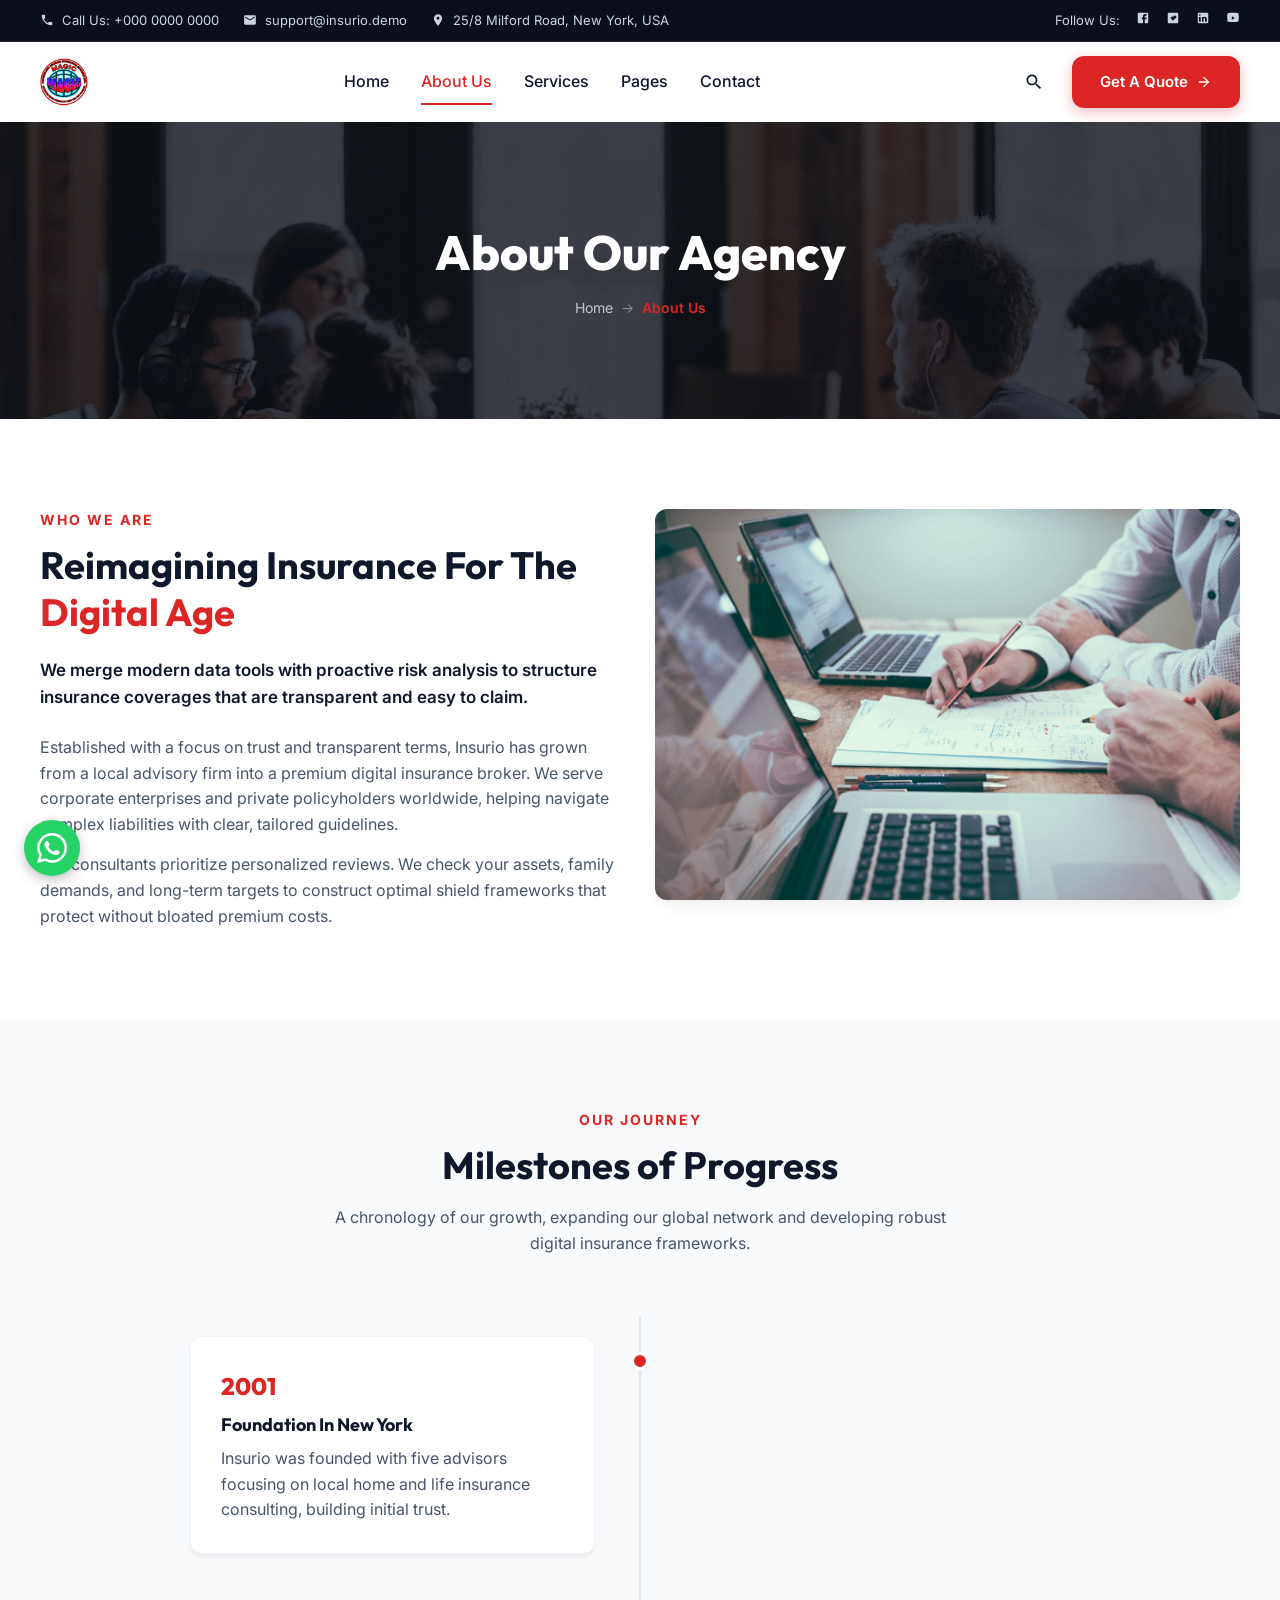
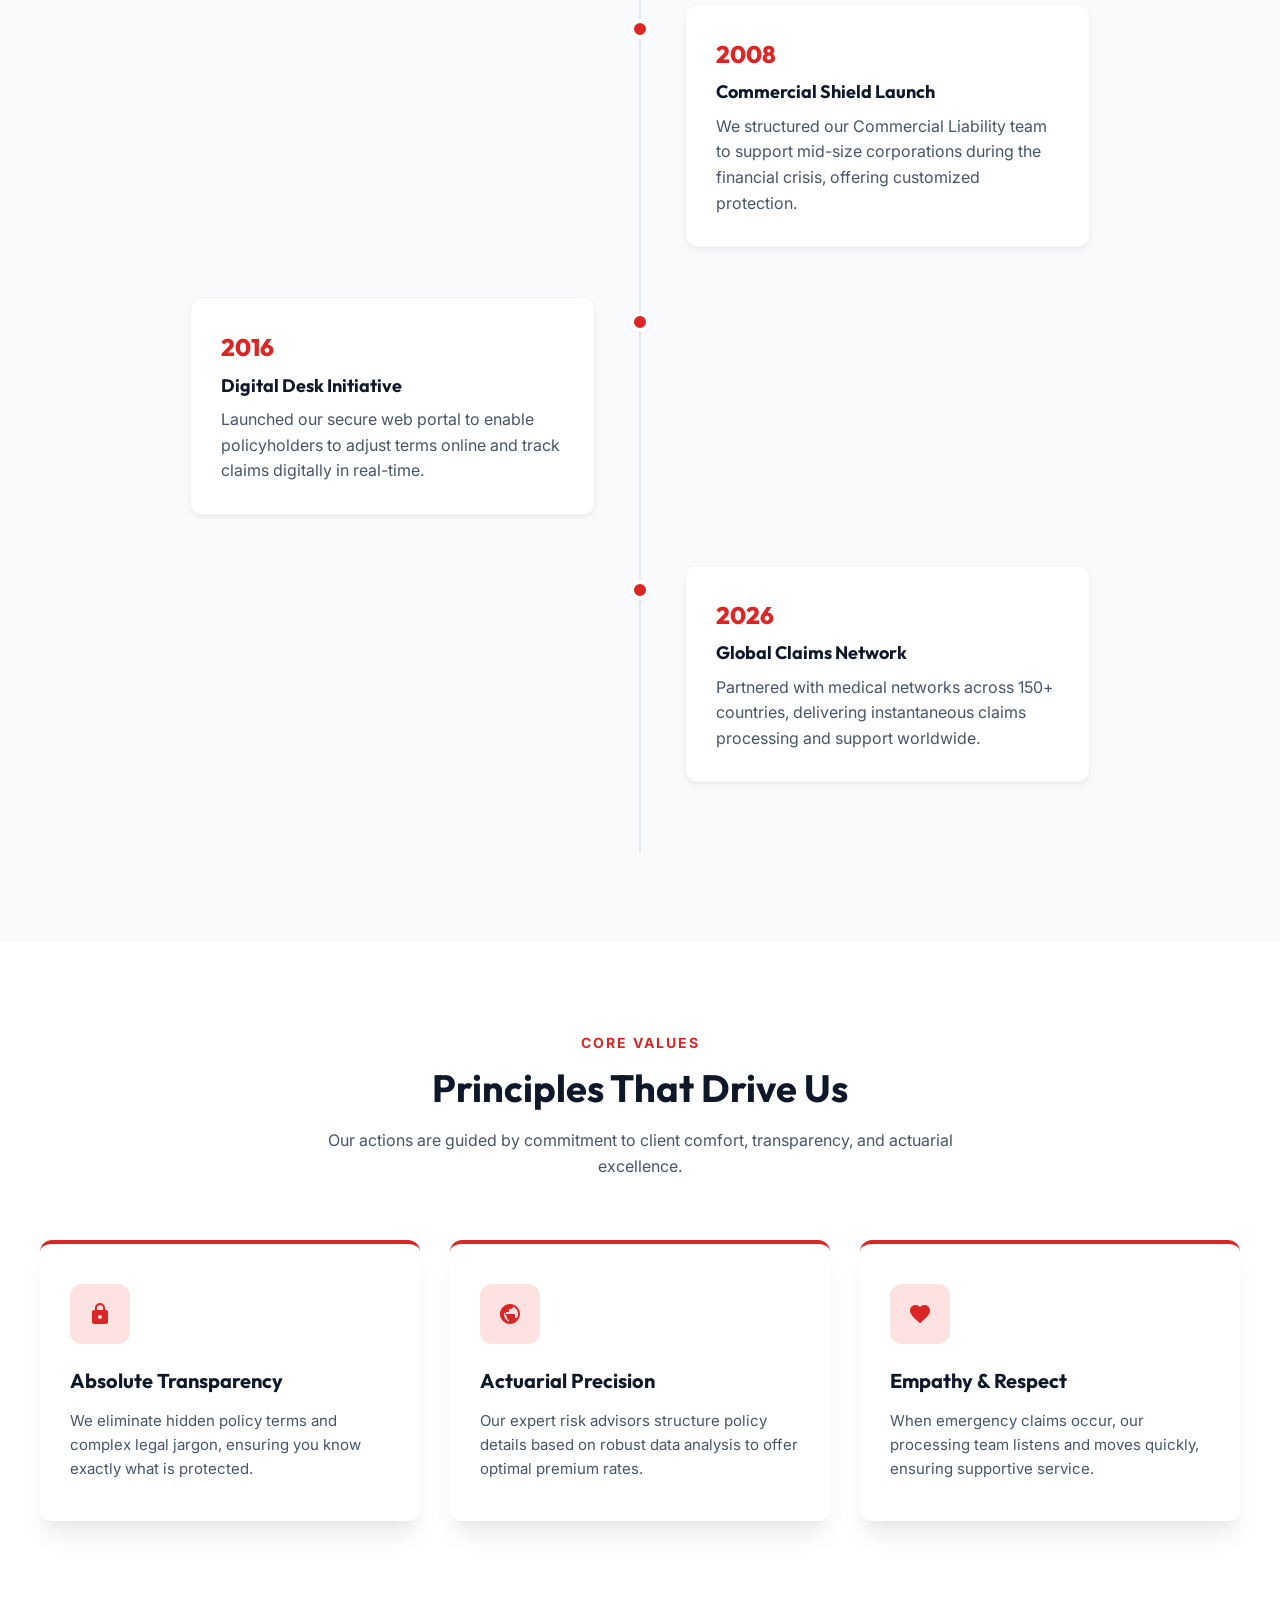
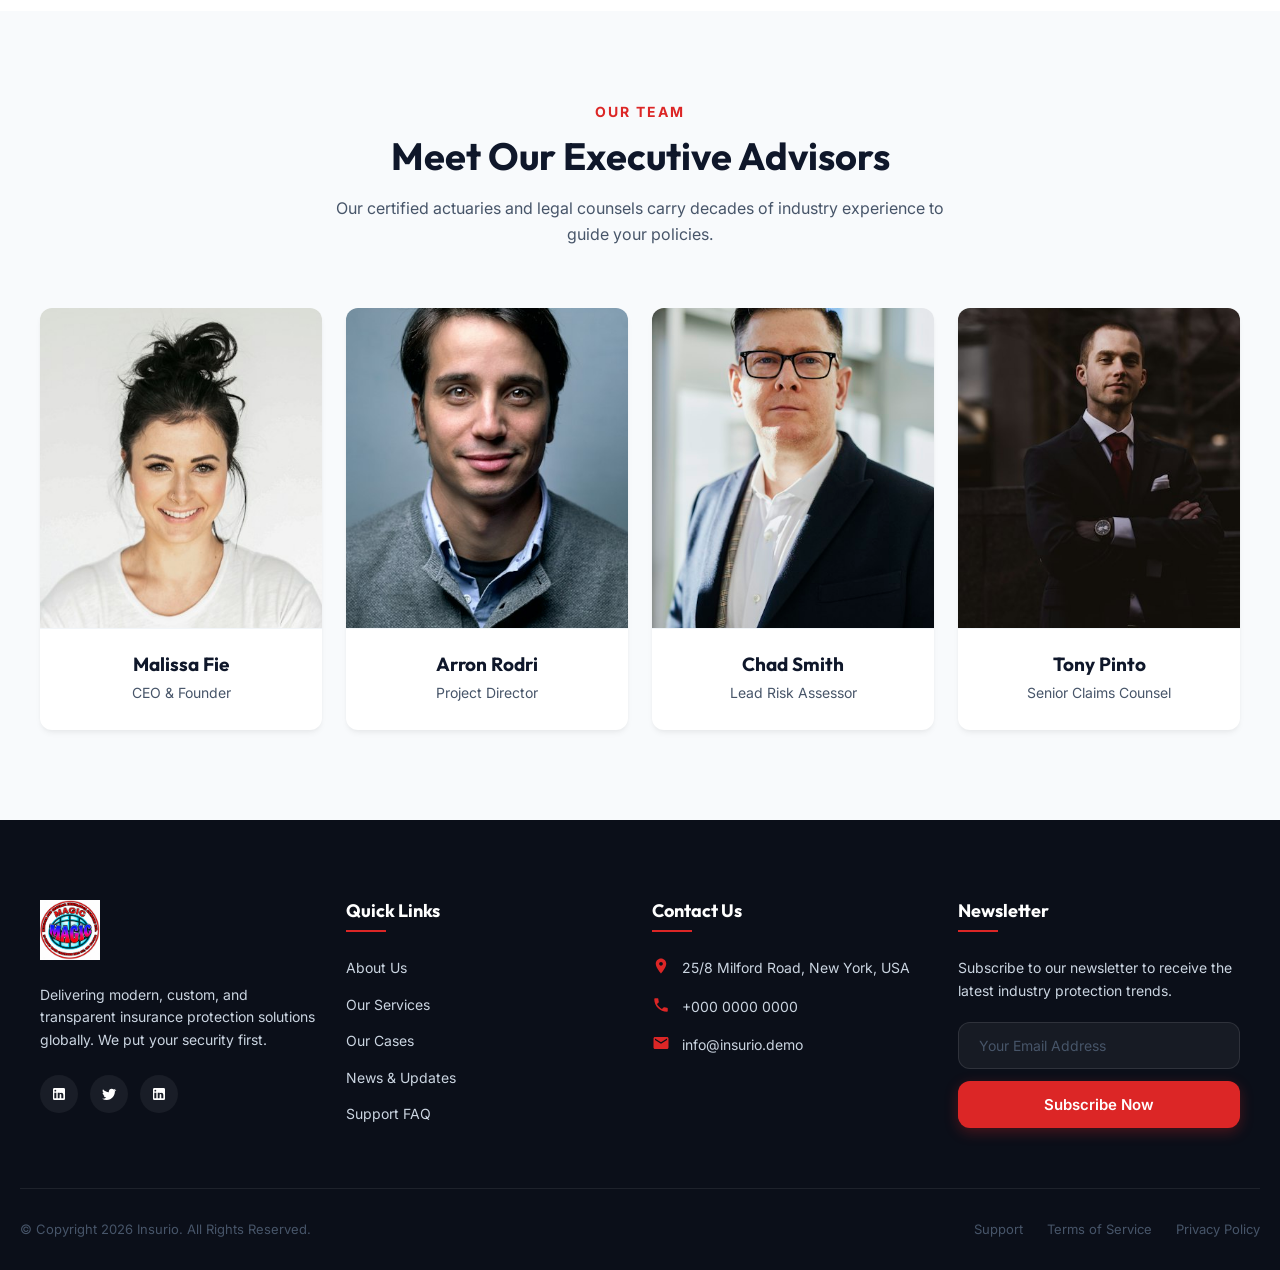
==== commit 3fb21622: "Update site pages, styles, and add new image asset" ====
--- a/about.html
+++ b/about.html
@@ -55,9 +55,7 @@
   <header class="main-header">
     <div class="container nav-container">
       <a href="index.html" class="logo">
-        <!-- AI Prompt: Elegant minimalist corporate graphic vector icon -->
-        <svg class="svg-icon" viewBox="0 0 24 24" style="width:30px;height:30px;color:var(--color-accent);"><path d="M12 1L3 5v6c0 5.55 3.84 10.74 9 12 5.16-1.26 9-6.45 9-12V5l-9-4zm0 10.99h7c-.53 4.12-3.28 7.79-7 8.94V12H5V6.3l7-3.11v8.8z"/></svg>
-        Insur<span class="logo-accent">io</span>
+        <img src="images/IMAGE%203.jpeg" alt="MAGIC Logo">
       </a>
       
       <nav class="nav-menu">
@@ -329,9 +327,7 @@
       <!-- Column 1 -->
       <div class="footer-column-brand">
         <a href="index.html" class="logo footer-logo">
-          <!-- AI Prompt: Elegant minimalist corporate graphic vector icon -->
-          <svg class="svg-icon" viewBox="0 0 24 24" style="width:30px;height:30px;color:var(--color-accent);"><path d="M12 1L3 5v6c0 5.55 3.84 10.74 9 12 5.16-1.26 9-6.45 9-12V5l-9-4zm0 10.99h7c-.53 4.12-3.28 7.79-7 8.94V12H5V6.3l7-3.11v8.8z"/></svg>
-          Insur<span class="logo-accent">io</span>
+          <img src="images/IMAGE%203.jpeg" alt="MAGIC Logo">
         </a>
         <p class="footer-brand-desc">Delivering modern, custom, and transparent insurance protection solutions globally. We put your security first.</p>
         <div class="footer-social-links">
@@ -400,5 +396,9 @@
   </footer>
 
   <script src="js/main.js"></script>
+  <!-- Floating WhatsApp Button -->
+  <a href="https://wa.me/00000000000" class="whatsapp-float" target="_blank" rel="noopener noreferrer" aria-label="Chat with us on WhatsApp">
+    <svg viewBox="0 0 24 24" aria-hidden="true"><path d="M17.472 14.382c-.297-.149-1.758-.867-2.03-.967-.273-.099-.471-.148-.67.15-.197.297-.767.966-.94 1.164-.173.199-.347.223-.644.075-.297-.15-1.255-.463-2.39-1.475-.883-.788-1.48-1.761-1.653-2.059-.173-.297-.018-.458.13-.606.134-.133.298-.347.446-.52.149-.174.198-.298.298-.497.099-.198.05-.371-.025-.52-.075-.149-.669-1.612-.916-2.207-.242-.579-.487-.5-.669-.51-.173-.008-.371-.01-.57-.01-.198 0-.52.074-.792.372-.272.297-1.04 1.016-1.04 2.479 0 1.462 1.065 2.875 1.213 3.074.149.198 2.096 3.2 5.077 4.487.709.306 1.262.489 1.694.625.712.227 1.36.195 1.871.118.571-.085 1.758-.719 2.006-1.413.248-.694.248-1.289.173-1.413-.074-.124-.272-.198-.57-.347m-5.421 7.403h-.004a9.87 9.87 0 01-5.031-1.378l-.361-.214-3.741.982.998-3.648-.235-.374a9.86 9.86 0 01-1.51-5.26c.001-5.45 4.436-9.884 9.888-9.884 2.64 0 5.122 1.03 6.988 2.898a9.825 9.825 0 012.893 6.994c-.003 5.45-4.437 9.884-9.885 9.884m8.413-18.297A11.815 11.815 0 0012.05 0C5.495 0 .16 5.335.157 11.892c0 2.096.547 4.142 1.588 5.945L.057 24l6.305-1.654a11.882 11.882 0 005.683 1.448h.005c6.554 0 11.89-5.335 11.893-11.893a11.821 11.821 0 00-3.48-8.413Z"/></svg>
+  </a>
 </body>
 </html>
--- a/css/style.css
+++ b/css/style.css
@@ -7,11 +7,11 @@
 
 /* --- CUSTOM VARIABLES --- */
 :root {
-  --color-primary: #1e6091; /* Deep Professional Blue */
-  --color-primary-rgb: 30, 96, 145;
-  --color-secondary: #3a86c8; /* Accent Ocean Blue */
-  --color-accent: #1e75ff; /* Bright Royal Blue */
-  --color-light-accent: #eef2ff; /* Extremely Soft Highlight Blue */
+  --color-primary: #DC2626; /* Professional Red */
+  --color-primary-rgb: 220, 38, 38;
+  --color-secondary: #B91C1C; /* Dark Red */
+  --color-accent: #DC2626; /* Primary Red */
+  --color-light-accent: #FEE2E2; /* Light Red Highlight */
   --color-dark-bg: #0b0f19; /* Navy/Dark Grey for Hero/Footer */
   --color-dark-surface: #111827; /* Dark Grey for Cards */
   --color-light-bg: #f8fafc; /* Sleek Ice-White Background */
@@ -36,7 +36,7 @@
   --shadow-md: 0 4px 6px -1px rgba(0, 0, 0, 0.05), 0 2px 4px -1px rgba(0, 0, 0, 0.03);
   --shadow-lg: 0 10px 15px -3px rgba(0, 0, 0, 0.05), 0 4px 6px -2px rgba(0, 0, 0, 0.02);
   --shadow-xl: 0 20px 25px -5px rgba(0, 0, 0, 0.07), 0 10px 10px -5px rgba(0, 0, 0, 0.03);
-  --shadow-glow: 0 0 20px rgba(30, 117, 255, 0.25);
+  --shadow-glow: 0 0 20px rgba(220, 38, 38, 0.25);
   
   --border-radius-sm: 6px;
   --border-radius-md: 12px;
@@ -213,13 +213,13 @@
 .btn-primary {
   background-color: var(--color-accent);
   color: var(--color-white);
-  box-shadow: 0 4px 14px rgba(30, 117, 255, 0.3);
+  box-shadow: 0 4px 14px rgba(220, 38, 38, 0.3);
 }
 
 .btn-primary:hover {
-  background-color: #0b5edd;
+  background-color: #991B1B;
   transform: translateY(-2px);
-  box-shadow: 0 6px 20px rgba(30, 117, 255, 0.4);
+  box-shadow: 0 6px 20px rgba(220, 38, 38, 0.4);
 }
 
 .btn-secondary {
@@ -228,7 +228,7 @@
 }
 
 .btn-secondary:hover {
-  background-color: #164e75;
+  background-color: #B91C1C;
   transform: translateY(-2px);
 }
 
@@ -240,7 +240,7 @@
 .btn-outline:hover {
   border-color: var(--color-accent);
   color: var(--color-accent);
-  background-color: rgba(30, 117, 255, 0.03);
+  background-color: rgba(220, 38, 38, 0.03);
 }
 
 .btn-outline-white {
@@ -344,6 +344,12 @@
 
 .logo-accent {
   color: var(--color-accent);
+}
+
+.logo img {
+  height: 48px;
+  width: auto;
+  object-fit: contain;
 }
 
 .nav-menu {
@@ -523,7 +529,7 @@
   left: 0;
   width: 100%;
   height: 100%;
-  background: linear-gradient(135deg, rgba(11, 15, 25, 0.9) 30%, rgba(30, 96, 145, 0.4) 100%);
+  background: linear-gradient(135deg, rgba(11, 15, 25, 0.9) 30%, rgba(220, 38, 38, 0.4) 100%);
 }
 
 .hero-bg img {
@@ -566,6 +572,7 @@
   font-weight: 800;
   line-height: 1.15;
   margin-bottom: 24px;
+  color: var(--color-secondary);
 }
 
 .hero-desc {
@@ -1069,7 +1076,7 @@
 .portfolio-filter-btn:hover {
   background-color: var(--color-accent);
   color: var(--color-white);
-  box-shadow: 0 4px 12px rgba(30, 117, 255, 0.2);
+  box-shadow: 0 4px 12px rgba(220, 38, 38, 0.2);
 }
 
 .portfolio-grid {
@@ -1140,6 +1147,7 @@
 .portfolio-item-title {
   font-size: 19px;
   font-weight: 700;
+  color: var(--color-white);
 }
 
 .portfolio-item-btn {
@@ -1743,6 +1751,10 @@
   margin-bottom: 24px;
 }
 
+.footer-logo img {
+  height: 60px;
+}
+
 .footer-brand-desc {
   line-height: 1.6;
   margin-bottom: 24px;
@@ -1906,6 +1918,7 @@
   font-size: 48px;
   font-weight: 800;
   margin-bottom: 15px;
+  color: var(--color-white);
 }
 
 .breadcrumb {
@@ -2033,7 +2046,7 @@
   background-color: var(--color-accent);
   color: var(--color-white);
   border-color: var(--color-accent);
-  box-shadow: 0 4px 10px rgba(30, 117, 255, 0.2);
+  box-shadow: 0 4px 10px rgba(220, 38, 38, 0.2);
 }
 
 /* Contact Form component */
@@ -2146,7 +2159,7 @@
 .form-control:focus {
   border-color: var(--color-accent);
   background-color: var(--color-white);
-  box-shadow: 0 0 0 3px rgba(30, 117, 255, 0.15);
+  box-shadow: 0 0 0 3px rgba(220, 38, 38, 0.15);
 }
 
 textarea.form-control {
@@ -2450,6 +2463,14 @@
   
   .main-header {
     height: 70px;
+  }
+
+  .logo img {
+    height: 44px;
+  }
+
+  .footer-logo img {
+    height: 52px;
   }
   
   .hamburger {
@@ -2582,3 +2603,45 @@
     grid-column: span 1;
   }
 }
+
+/* --- FLOATING WHATSAPP BUTTON --- */
+.whatsapp-float {
+  position: fixed;
+  bottom: 24px;
+  left: 24px;
+  width: 56px;
+  height: 56px;
+  background-color: #25d366;
+  border-radius: 50%;
+  display: flex;
+  align-items: center;
+  justify-content: center;
+  box-shadow: 0 4px 12px rgba(0, 0, 0, 0.25);
+  z-index: 999;
+  transition: var(--transition-fast);
+}
+
+.whatsapp-float:hover {
+  transform: translateY(-3px);
+  background-color: #1ebe5b;
+}
+
+.whatsapp-float svg {
+  width: 30px;
+  height: 30px;
+  fill: #ffffff;
+}
+
+@media (max-width: 768px) {
+  .whatsapp-float {
+    width: 50px;
+    height: 50px;
+    bottom: 18px;
+    left: 18px;
+  }
+
+  .whatsapp-float svg {
+    width: 27px;
+    height: 27px;
+  }
+}
